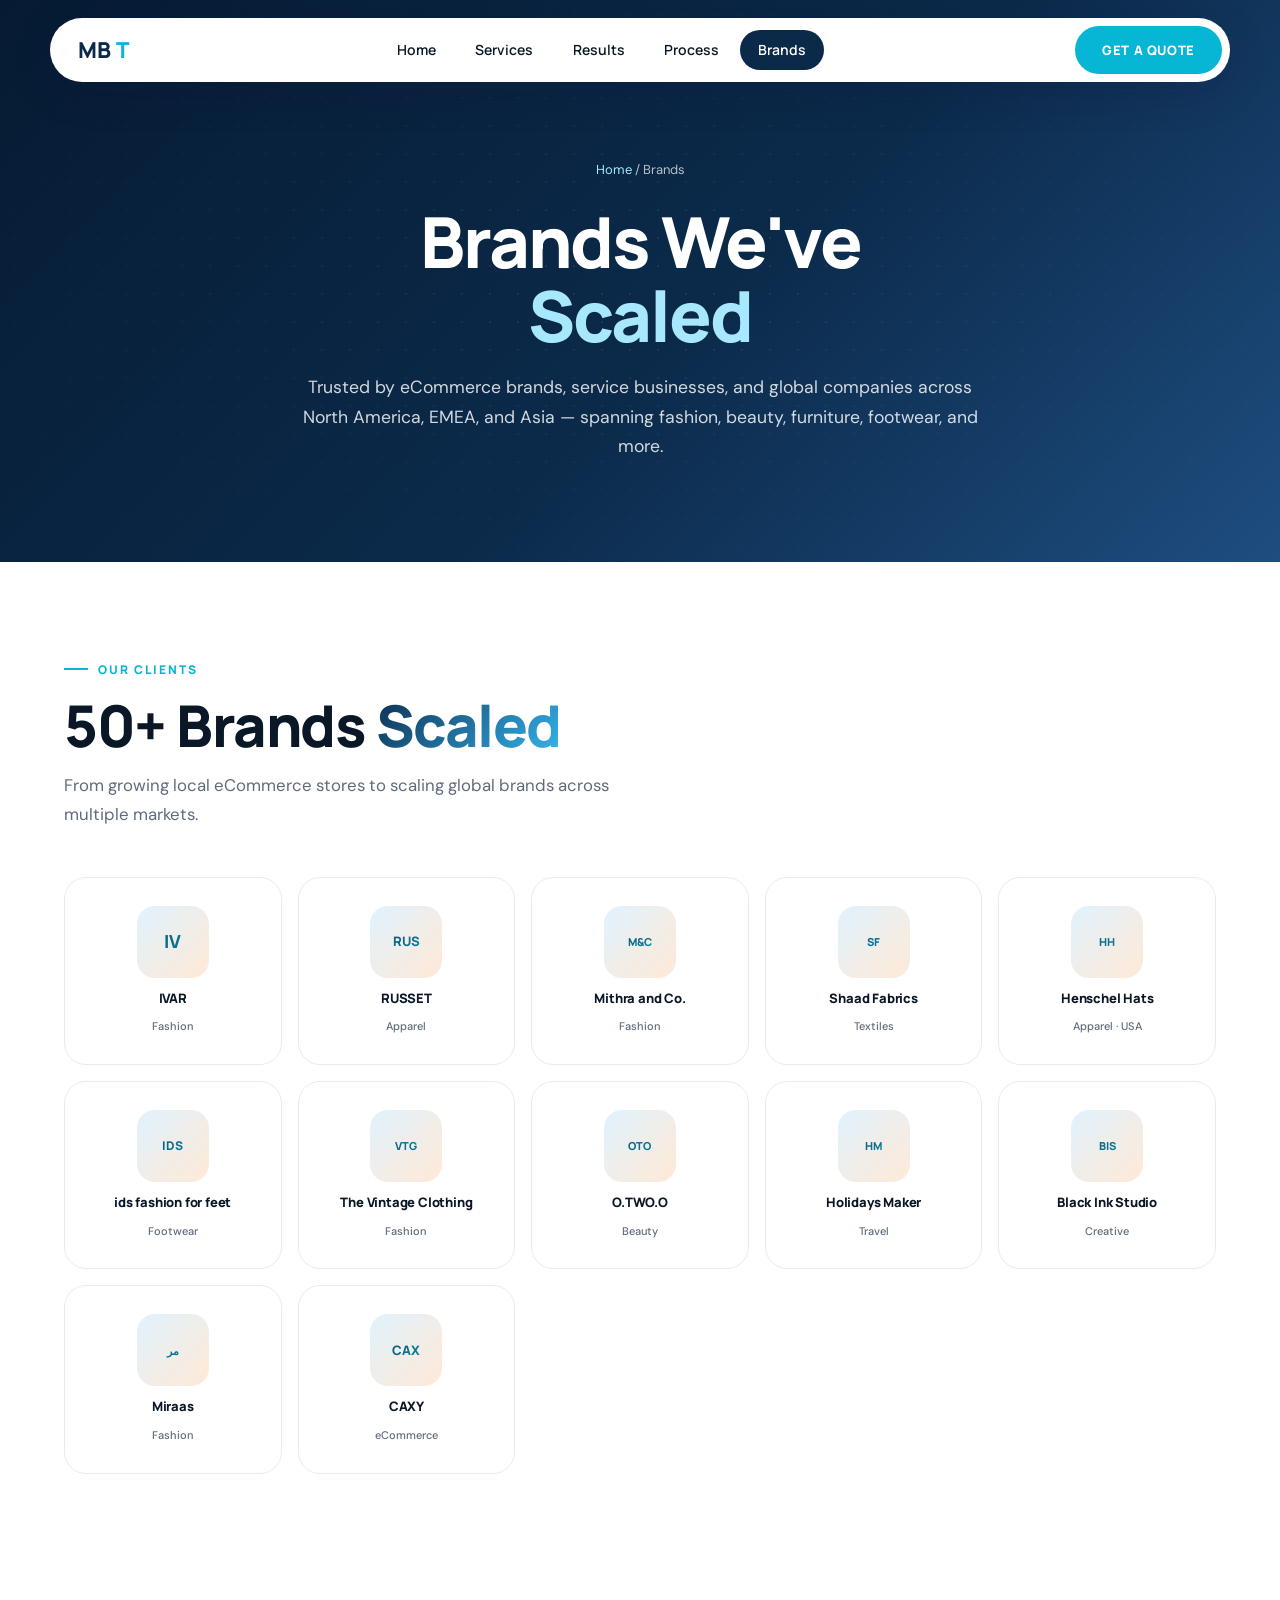
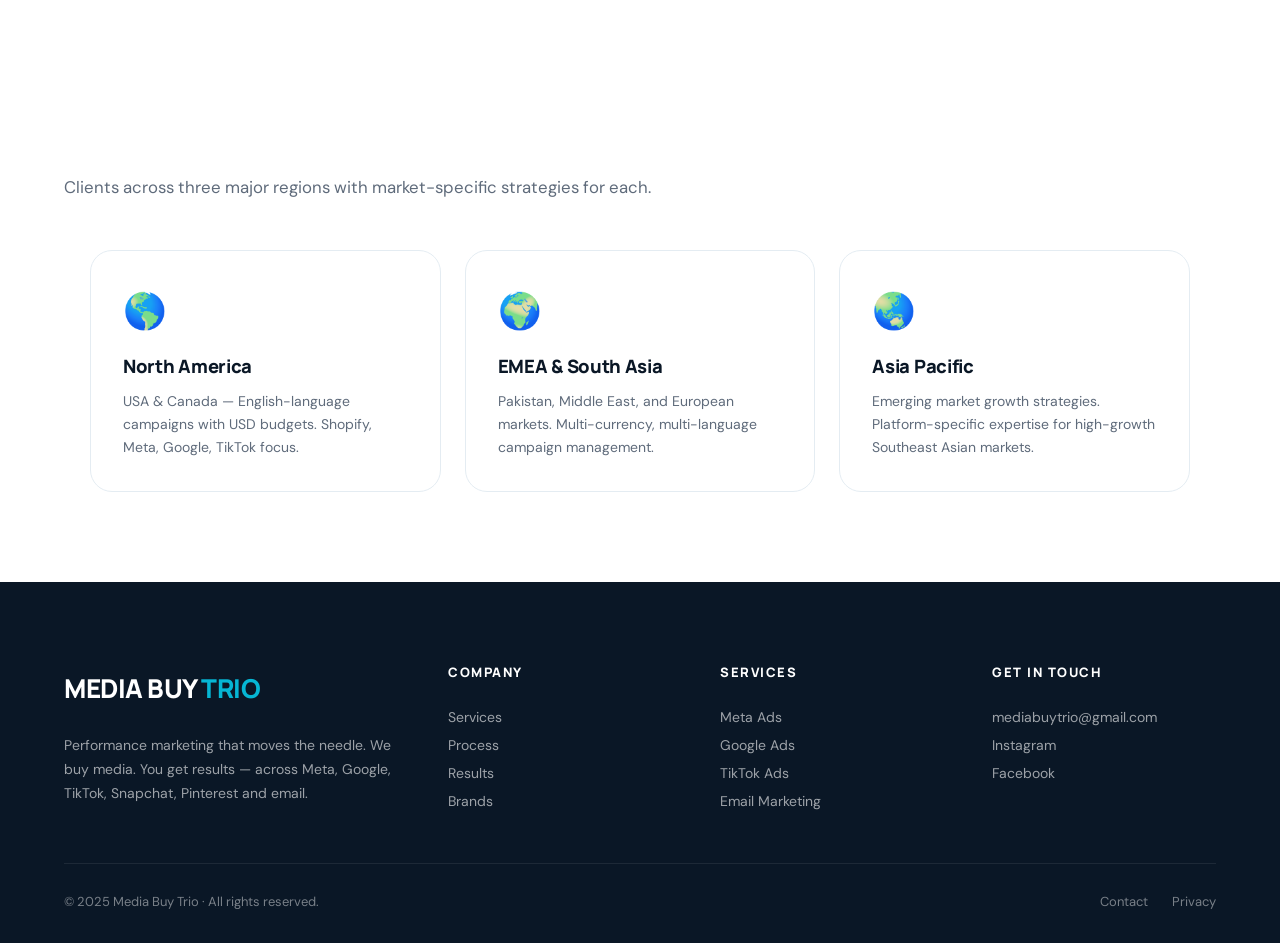
==== brands.html @ 2571713e "Add files via upload" ====
<!doctype html>
<html lang="en">
<head>
<meta charset="utf-8">
<meta name="viewport" content="width=device-width,initial-scale=1">
<title>Brands | Media Buy Trio</title>
<meta name="description" content="Trusted by 50+ eCommerce brands across NA, EMEA, and Asia.">
<link rel="preconnect" href="https://fonts.googleapis.com">
<link rel="preconnect" href="https://fonts.gstatic.com" crossorigin>
<link rel="stylesheet" href="https://fonts.googleapis.com/css2?family=Manrope:wght@400;500;600;700;800&family=DM+Sans:wght@300;400;500;600;700&display=swap">
<link rel="stylesheet" href="styles.css">

</head>
<body>
<nav class="main-nav">
  <div class="nav-inner">
    <a href="index.html" class="nav-logo">MB<span class="logo-accent">T</span></a>
    <ul class="nav-links"><li><a href="index.html">Home</a></li><li><a href="services.html">Services</a></li><li><a href="results.html">Results</a></li><li><a href="process.html">Process</a></li><li><a href="brands.html" class="active">Brands</a></li></ul>
    <a href="quote.html" class="nav-cta">Get a Quote</a>
    <button class="nav-hamburger" aria-label="Menu"><span></span><span></span><span></span></button>
  </div>
</nav>
<div class="mobile-menu"><a href="index.html">Home</a><a href="services.html">Services</a><a href="results.html">Results</a><a href="process.html">Process</a><a href="brands.html">Brands</a><a href="quote.html" class="mob-cta">Get a Quote</a></div>
<div class="page-body">

<div class="page-hero"><div class="page-hero-glow"></div><div class="page-hero-inner">
  <div class="page-breadcrumb"><a href="index.html">Home</a> / Brands</div>
  <h1 class="page-title fade-up">Brands We've<br><span class="accent">Scaled</span></h1>
  <p class="page-desc fade-up">Trusted by eCommerce brands, service businesses, and global companies across North America, EMEA, and Asia — spanning fashion, beauty, furniture, footwear, and more.</p>
</div></div>
<section class="section"><div class="section-inner">
  <span class="section-tag fade-up">Our Clients</span>
  <h2 class="section-title fade-up">50+ Brands <span class="accent">Scaled</span></h2>
  <p class="section-sub fade-up">From growing local eCommerce stores to scaling global brands across multiple markets.</p>
  <div class="brands-grid"><div class="brand-card fade-up"><div class="brand-logo-box"><div class="brand-logo-placeholder">IV</div></div><div class="brand-name">IVAR</div><div class="brand-category">Fashion</div></div><div class="brand-card fade-up"><div class="brand-logo-box"><div class="brand-logo-placeholder" style="font-size:13px">RUS</div></div><div class="brand-name">RUSSET</div><div class="brand-category">Apparel</div></div><div class="brand-card fade-up"><div class="brand-logo-box"><div class="brand-logo-placeholder" style="font-size:11px">M&C</div></div><div class="brand-name">Mithra and Co.</div><div class="brand-category">Fashion</div></div><div class="brand-card fade-up"><div class="brand-logo-box"><div class="brand-logo-placeholder" style="font-size:11px">SF</div></div><div class="brand-name">Shaad Fabrics</div><div class="brand-category">Textiles</div></div><div class="brand-card fade-up"><div class="brand-logo-box"><div class="brand-logo-placeholder" style="font-size:11px">HH</div></div><div class="brand-name">Henschel Hats</div><div class="brand-category">Apparel · USA</div></div><div class="brand-card fade-up"><div class="brand-logo-box"><div class="brand-logo-placeholder" style="font-size:12px">IDS</div></div><div class="brand-name">ids fashion for feet</div><div class="brand-category">Footwear</div></div><div class="brand-card fade-up"><div class="brand-logo-box"><div class="brand-logo-placeholder" style="font-size:11px">VTG</div></div><div class="brand-name">The Vintage Clothing</div><div class="brand-category">Fashion</div></div><div class="brand-card fade-up"><div class="brand-logo-box"><div class="brand-logo-placeholder" style="font-size:11px">OTO</div></div><div class="brand-name">O.TWO.O</div><div class="brand-category">Beauty</div></div><div class="brand-card fade-up"><div class="brand-logo-box"><div class="brand-logo-placeholder" style="font-size:11px">HM</div></div><div class="brand-name">Holidays Maker</div><div class="brand-category">Travel</div></div><div class="brand-card fade-up"><div class="brand-logo-box"><div class="brand-logo-placeholder" style="font-size:11px">BIS</div></div><div class="brand-name">Black Ink Studio</div><div class="brand-category">Creative</div></div><div class="brand-card fade-up"><div class="brand-logo-box"><div class="brand-logo-placeholder" style="font-size:11px">مر</div></div><div class="brand-name">Miraas</div><div class="brand-category">Fashion</div></div><div class="brand-card fade-up"><div class="brand-logo-box"><div class="brand-logo-placeholder" style="font-size:13px">CAX</div></div><div class="brand-name">CAXY</div><div class="brand-category">eCommerce</div></div><div class="brand-card fade-up"><div class="brand-logo-box"><div class="brand-logo-placeholder" style="font-size:11px">ZJ</div></div><div class="brand-name">Zeenat Jahaan</div><div class="brand-category">Fashion</div></div><div class="brand-card fade-up"><div class="brand-logo-box"><div class="brand-logo-placeholder" style="font-size:11px">SNL</div></div><div class="brand-name">Silk N Love</div><div class="brand-category">Fashion</div></div><div class="brand-card fade-up"><div class="brand-logo-box"><div class="brand-logo-placeholder" style="font-size:10px">OS</div></div><div class="brand-name">Olympic Shoes</div><div class="brand-category">Footwear</div></div></div>
</div></section>
<section class="section" style="background:var(--bg3)"><div class="section-inner">
  <span class="section-tag fade-up">Our Reach</span>
  <h2 class="section-title fade-up">Operating <span class="accent">Globally</span></h2>
  <p class="section-sub fade-up">Clients across three major regions with market-specific strategies for each.</p>
  <div class="regions fade-up">
    <div class="region-card"><div class="region-flag">🌎</div><div class="region-title">North America</div><div class="region-desc">USA &amp; Canada — English-language campaigns with USD budgets. Shopify, Meta, Google, TikTok focus.</div></div>
    <div class="region-card"><div class="region-flag">🌍</div><div class="region-title">EMEA &amp; South Asia</div><div class="region-desc">Pakistan, Middle East, and European markets. Multi-currency, multi-language campaign management.</div></div>
    <div class="region-card"><div class="region-flag">🌏</div><div class="region-title">Asia Pacific</div><div class="region-desc">Emerging market growth strategies. Platform-specific expertise for high-growth Southeast Asian markets.</div></div>
  </div>
</div></section>

</div>
<footer class="site-footer">
  <div class="footer-inner">
    <div class="footer-col footer-brand">
      <a href="index.html" class="nav-logo">MEDIA BUY <span class="logo-accent">TRIO</span></a>
      <p>Performance marketing that moves the needle. We buy media. You get results — across Meta, Google, TikTok, Snapchat, Pinterest and email.</p>
    </div>
    <div class="footer-col"><h4>Company</h4>
      <a href="services.html">Services</a><a href="process.html">Process</a><a href="results.html">Results</a><a href="brands.html">Brands</a>
    </div>
    <div class="footer-col"><h4>Services</h4>
      <a href="quote.html">Meta Ads</a><a href="quote.html">Google Ads</a><a href="quote.html">TikTok Ads</a><a href="quote.html">Email Marketing</a>
    </div>
    <div class="footer-col"><h4>Get in Touch</h4>
      <a href="mailto:mediabuytrio@gmail.com">mediabuytrio@gmail.com</a>
      <a href="https://www.instagram.com/mediabuytrio_" target="_blank" rel="noreferrer">Instagram</a>
      <a href="https://facebook.com/mediabuytrio" target="_blank" rel="noreferrer">Facebook</a>
    </div>
  </div>
  <div class="footer-bottom">
    <div class="footer-copy">© 2025 Media Buy Trio · All rights reserved.</div>
    <div class="footer-bottom-links"><a href="quote.html">Contact</a><a href="#">Privacy</a></div>
  </div>
</footer>
<script src="script.js"></script>
</body>
</html>
---- styles.css ----
*,*::before,*::after{box-sizing:border-box;margin:0;padding:0}
:root{
  /* Palette: deep navy → ocean blue → cyan → light sky, with dark green accent.
     Token names kept for backward compatibility across components. */
  --purple:#0B2A4A;        /* primary deep blue */
  --purple-deep:#061B33;   /* darker navy */
  --purple-light:#1E4D80;  /* mid ocean blue */
  --orange:#06B6D4;        /* cyan (CTA) */
  --orange-deep:#0891B2;   /* deeper cyan */
  --pink:#38BDF8;          /* light blue */
  --green:#0F5132;         /* dark green accent */
  --green-light:#14B87A;   /* fresh green highlight */
  --accent-soft:#A8E8FF;   /* light cyan text on dark hero */
  --ink:#0A1726;
  --ink2:#1F2A3D;
  --muted:#5F6B7B;
  --line:#E4ECF2;
  --bg:#FFFFFF;
  --bg-soft:#F4F8FB;
  --font-head:'Manrope','Syne',sans-serif;
  --font-body:'DM Sans',sans-serif;
  --radius:14px;
  --radius-lg:22px;
  --radius-pill:999px;
}
html{scroll-behavior:smooth}
body{font-family:var(--font-body);background:var(--bg);color:var(--ink);font-size:16px;line-height:1.6;overflow-x:hidden}
::-webkit-scrollbar{width:6px}::-webkit-scrollbar-track{background:#f4f4f6}::-webkit-scrollbar-thumb{background:var(--purple);border-radius:3px}

/* ===== NAV (white pill on purple) ===== */
nav.main-nav{position:fixed;top:18px;left:50%;transform:translateX(-50%);z-index:200;background:#fff;border-radius:var(--radius-pill);padding:8px 8px 8px 28px;display:flex;align-items:center;gap:1.5rem;box-shadow:0 10px 40px rgba(20,10,60,.18);width:calc(100% - 40px);max-width:1180px;transition:box-shadow .3s,top .3s}
nav.main-nav.scrolled{box-shadow:0 8px 28px rgba(20,10,60,.22)}
.nav-inner{display:flex;justify-content:space-between;align-items:center;width:100%;gap:1rem}
.nav-logo{font-family:var(--font-head);font-size:22px;font-weight:800;color:var(--purple);text-decoration:none;letter-spacing:-.5px;display:flex;align-items:center;gap:.35rem;line-height:1}
.nav-logo .logo-accent{color:var(--orange)}
.nav-links{display:flex;gap:.25rem;list-style:none;align-items:center}
.nav-links a{color:var(--ink);text-decoration:none;font-size:14px;font-weight:600;padding:.65rem 1.1rem;border-radius:var(--radius-pill);transition:all .2s;font-family:var(--font-head)}
.nav-links a:hover{background:#E0F2FE;color:var(--purple)}
.nav-links a.active{background:var(--purple);color:#fff}
.nav-cta{background:var(--orange);color:#fff;padding:.85rem 1.7rem;border-radius:var(--radius-pill);font-size:13px;font-weight:800;text-decoration:none;font-family:var(--font-head);letter-spacing:.6px;text-transform:uppercase;transition:all .25s;white-space:nowrap}
.nav-cta:hover{background:var(--orange-deep);transform:translateY(-1px);box-shadow:0 8px 24px rgba(243,116,35,.35)}
.nav-hamburger{display:none;flex-direction:column;gap:5px;cursor:pointer;padding:8px;background:var(--purple);border-radius:50%;border:none;width:42px;height:42px;align-items:center;justify-content:center}
.nav-hamburger span{display:block;width:18px;height:2px;background:#fff;border-radius:2px}
.mobile-menu{display:none;position:fixed;top:80px;left:20px;right:20px;background:#fff;border-radius:var(--radius-lg);padding:1.25rem;z-index:199;flex-direction:column;gap:.25rem;box-shadow:0 20px 60px rgba(20,10,60,.25)}
.mobile-menu.open{display:flex}
.mobile-menu a{color:var(--ink);text-decoration:none;font-size:15px;font-weight:700;padding:.85rem 1rem;border-radius:var(--radius-pill);font-family:var(--font-head)}
.mobile-menu a:hover{background:#E0F2FE;color:var(--purple)}
.mobile-menu .mob-cta{background:var(--orange);color:#fff;text-align:center;margin-top:.5rem}

/* ticker REMOVED in this design (kept as marquee in sections instead) */
.ticker-header{display:none}

.page-body{padding-top:0}

/* ===== SHARED ===== */
.section{padding:90px 5%;position:relative}
.section-inner{max-width:1240px;margin:0 auto;position:relative}
.section-tag{font-family:var(--font-head);font-size:12px;font-weight:800;letter-spacing:2px;text-transform:uppercase;color:var(--orange);margin-bottom:1rem;display:inline-flex;align-items:center;gap:.6rem}
.section-tag::before{content:'';width:24px;height:2px;background:var(--orange);display:inline-block}
h2.section-title{font-family:var(--font-head);font-size:clamp(2.2rem,4.5vw,3.6rem);font-weight:800;letter-spacing:-1.5px;line-height:1.05;margin-bottom:1rem;color:var(--ink)}
h2.section-title .accent{color:var(--purple);background:linear-gradient(135deg,var(--purple) 0%,var(--pink) 60%,var(--orange) 100%);-webkit-background-clip:text;background-clip:text;-webkit-text-fill-color:transparent}
.section-sub{font-size:1.05rem;color:var(--muted);max-width:600px;margin-bottom:3rem;line-height:1.7;font-weight:400}

/* Buttons */
.btn-main,.cta-btn{background:var(--orange);color:#fff;padding:1.05rem 2.2rem;border-radius:var(--radius-pill);font-weight:800;font-size:14px;text-decoration:none;font-family:var(--font-head);letter-spacing:.5px;text-transform:uppercase;transition:all .25s;display:inline-flex;align-items:center;gap:.6rem;border:none;cursor:pointer}
.btn-main:hover,.cta-btn:hover{background:var(--orange-deep);transform:translateY(-2px);box-shadow:0 12px 30px rgba(243,116,35,.35)}
.btn-ghost{border:1.5px solid rgba(255,255,255,.5);color:#fff;padding:1rem 2.2rem;border-radius:var(--radius-pill);font-weight:700;font-size:14px;text-decoration:none;transition:all .25s;display:inline-flex;align-items:center;gap:.6rem;background:transparent;font-family:var(--font-head);letter-spacing:.5px;text-transform:uppercase;cursor:pointer}
.btn-ghost:hover{border-color:#fff;background:rgba(255,255,255,.1);transform:translateY(-2px)}
.btn-ghost-dark{border:1.5px solid var(--line);color:var(--ink);padding:1rem 2.2rem;border-radius:var(--radius-pill);font-weight:700;font-size:14px;text-decoration:none;transition:all .25s;display:inline-flex;align-items:center;gap:.6rem;background:transparent;font-family:var(--font-head);letter-spacing:.5px;text-transform:uppercase}
.btn-ghost-dark:hover{border-color:var(--purple);color:var(--purple)}

/* ===== HERO (purple) ===== */
.hero{background:linear-gradient(135deg,var(--purple-deep) 0%,var(--purple) 55%,var(--purple-light) 100%);position:relative;overflow:hidden;padding:140px 5% 80px;min-height:100vh;display:flex;align-items:center;color:#fff}
.hero::before{content:'';position:absolute;inset:0;background-image:radial-gradient(rgba(255,255,255,.07) 1px,transparent 1px);background-size:28px 28px;mask-image:radial-gradient(ellipse 70% 70% at 30% 30%,black,transparent 80%);pointer-events:none}
.hero-inner{max-width:1240px;margin:0 auto;position:relative;z-index:2;width:100%;display:grid;grid-template-columns:1.1fr 1fr;gap:3rem;align-items:center}
.hero-eyebrow{display:inline-flex;align-items:center;gap:.7rem;font-size:14px;color:rgba(255,255,255,.85);margin-bottom:1.5rem;font-weight:500}
.hero-eyebrow::after{content:'';width:60px;height:1px;background:rgba(255,255,255,.4);display:inline-block}
h1.hero-title{font-family:var(--font-head);font-size:clamp(2.8rem,6vw,5.4rem);font-weight:800;line-height:1.02;letter-spacing:-2.5px;margin-bottom:2.25rem;color:#fff}
.hero-title .accent{color:#A8E8FF}
.hero-sub{font-size:1.1rem;color:rgba(255,255,255,.82);max-width:520px;margin-bottom:2.5rem;line-height:1.7;font-weight:400}
.hero-actions{display:flex;gap:1rem;flex-wrap:wrap;align-items:center}
.hero-visual{position:relative;display:flex;align-items:center;justify-content:center;min-height:480px}
.hero-blob{width:100%;max-width:380px;height:auto;filter:drop-shadow(0 30px 80px rgba(40,5,80,.55));animation:floaty 6s ease-in-out infinite}
@keyframes floaty{0%,100%{transform:translateY(0) rotate(-2deg)}50%{transform:translateY(-18px) rotate(2deg)}}
.hero-stats{display:none}

/* wave curve below hero */
.hero-wave{position:absolute;left:0;right:0;bottom:-2px;width:100%;height:120px;z-index:3;pointer-events:none}
.hero-wave path.fill{fill:#fff}
.hero-curve{position:absolute;left:0;right:0;bottom:-40px;width:100%;height:200px;z-index:4;pointer-events:none}

/* ===== MARQUEE (replaces ticker) ===== */
.marquee{background:transparent;padding:1.5rem 0;overflow:hidden;border-top:1px solid var(--line);border-bottom:1px solid var(--line)}
.marquee-inner{display:flex;gap:3rem;animation:ticker 30s linear infinite;white-space:nowrap}
@keyframes ticker{0%{transform:translateX(0)}100%{transform:translateX(-50%)}}
.marquee-item{font-family:var(--font-head);font-size:clamp(2rem,4vw,3.5rem);font-weight:800;color:var(--ink);letter-spacing:-1.5px;display:flex;align-items:center;gap:1.5rem;flex-shrink:0}
.marquee-item .sep{color:var(--orange);font-size:1.5rem}
.marquee-item .outline{-webkit-text-stroke:1.5px var(--ink);-webkit-text-fill-color:transparent;color:transparent}

/* ===== SERVICES (kdm style cards) ===== */
.services-preview{padding:90px 5%;background:#fff}
.svc-grid-home,.services-grid{display:grid;grid-template-columns:repeat(3,1fr);gap:1.5rem;margin-top:1rem}
.svc-card{background:#fff;border:1px solid var(--line);border-radius:var(--radius-lg);padding:2.25rem;transition:all .35s;position:relative;overflow:hidden;cursor:pointer}
.svc-card:hover{transform:translateY(-6px);box-shadow:0 24px 60px rgba(20,10,60,.10);border-color:transparent}
.svc-card::after{content:'';position:absolute;inset:auto -40% -60% auto;width:240px;height:240px;background:radial-gradient(circle,rgba(243,116,35,.18) 0%,transparent 60%);opacity:0;transition:opacity .4s;pointer-events:none}
.svc-card:hover::after{opacity:1}
.svc-icon{width:64px;height:64px;border-radius:18px;background:linear-gradient(135deg,var(--purple),var(--pink));display:flex;align-items:center;justify-content:center;margin-bottom:1.5rem;color:#fff;box-shadow:0 12px 28px rgba(107,31,168,.28)}
.svc-icon svg{color:#fff;width:28px;height:28px}
.svc-title{font-family:var(--font-head);font-size:1.4rem;font-weight:800;margin-bottom:.4rem;color:var(--ink);letter-spacing:-.5px;line-height:1.2}
.svc-outcome{font-size:11px;font-weight:800;letter-spacing:1.2px;text-transform:uppercase;color:var(--orange);margin-bottom:.85rem}
.svc-desc{font-size:14.5px;color:var(--muted);line-height:1.7}
.svc-visit{display:inline-flex;align-items:center;gap:.4rem;margin-top:1.25rem;font-family:var(--font-head);font-size:13px;font-weight:800;color:var(--purple);text-transform:uppercase;letter-spacing:.5px;text-decoration:none}
.svc-features{margin-top:1.25rem;padding-top:1.25rem;border-top:1px solid var(--line);display:flex;flex-direction:column;gap:.5rem}
.svc-feature{font-size:13px;color:var(--ink2);display:flex;align-items:center;gap:.55rem}
.svc-feature::before{content:'✓';color:var(--orange);font-weight:800;font-size:13px;flex-shrink:0}
.section-cta-link{margin-top:3rem;text-align:center}
.svc-extra{padding:90px 5%;background:var(--bg-soft)}
.svc-extra-grid{display:grid;grid-template-columns:repeat(2,1fr);gap:1.5rem;max-width:1240px;margin:0 auto}
.svc-extra-card{background:#fff;border:1px solid var(--line);border-radius:var(--radius-lg);padding:2rem;transition:all .3s}
.svc-extra-card:hover{border-color:var(--purple);transform:translateY(-3px);box-shadow:0 18px 40px rgba(20,10,60,.08)}
.svc-extra-desc{font-size:14px;color:var(--muted);line-height:1.7;margin-top:.5rem}

/* ===== STATS strip ===== */
.stats-strip{background:#fff;padding:70px 5%;border-bottom:1px solid var(--line)}
.stats-grid{max-width:1240px;margin:0 auto;display:grid;grid-template-columns:repeat(4,1fr);gap:2rem;text-align:center}
.stat-item .stat-num{font-family:var(--font-head);font-size:clamp(2.5rem,5vw,4.2rem);font-weight:800;background:linear-gradient(135deg,var(--purple) 0%,var(--pink) 50%,var(--orange) 100%);-webkit-background-clip:text;background-clip:text;-webkit-text-fill-color:transparent;letter-spacing:-2px;line-height:1;display:flex;align-items:flex-start;justify-content:center;gap:.15em}
.stat-item .stat-num .plus{color:var(--orange);-webkit-text-fill-color:var(--orange);font-size:.6em;margin-top:.15em}
.stat-item .stat-label{font-size:14px;color:var(--muted);margin-top:.5rem;font-weight:500}

/* ===== WHY US ===== */
.why-section{padding:100px 5%;background:#fff}
.why-grid{display:grid;grid-template-columns:repeat(5,1fr);gap:1rem;margin-top:3rem}
.why-card{background:var(--bg-soft);border-radius:var(--radius-lg);padding:1.75rem 1.4rem;text-align:left;transition:all .35s;border:1px solid transparent}
.why-card:hover{background:#fff;border-color:var(--line);transform:translateY(-4px);box-shadow:0 18px 40px rgba(20,10,60,.08)}
.why-num{font-family:var(--font-head);font-size:2rem;font-weight:800;color:var(--purple);opacity:.25;margin-bottom:.5rem}
.why-title{font-family:var(--font-head);font-size:1.05rem;font-weight:800;margin-bottom:.6rem;color:var(--ink);letter-spacing:-.3px}
.why-desc{font-size:13.5px;color:var(--muted);line-height:1.7}

/* ===== PAGE HERO (sub pages) ===== */
.page-hero{background:linear-gradient(135deg,var(--purple-deep) 0%,var(--purple) 55%,var(--purple-light) 100%);color:#fff;padding:160px 5% 100px;position:relative;overflow:hidden}
.page-hero::before{content:'';position:absolute;inset:0;background-image:radial-gradient(rgba(255,255,255,.07) 1px,transparent 1px);background-size:28px 28px;mask-image:radial-gradient(ellipse 80% 80% at 50% 50%,black,transparent 90%);pointer-events:none}
.page-hero-inner{max-width:1240px;margin:0 auto;position:relative;z-index:1;text-align:center}
.page-breadcrumb{font-size:13px;color:rgba(255,255,255,.7);margin-bottom:1.5rem}
.page-breadcrumb a{color:#A8E8FF;text-decoration:none}
.page-breadcrumb a:hover{text-decoration:underline}
h1.page-title{font-family:var(--font-head);font-size:clamp(2.4rem,5.5vw,4.6rem);font-weight:800;letter-spacing:-2px;line-height:1.05;margin-bottom:1.25rem;color:#fff}
h1.page-title .accent{color:#A8E8FF}
.page-desc{font-size:1.1rem;color:rgba(255,255,255,.82);max-width:680px;line-height:1.7;font-weight:400;margin:0 auto}
.page-hero + section,.page-hero + div{position:relative}

/* ===== RESULTS tabs ===== */
.plat-tabs{display:flex;gap:.6rem;flex-wrap:wrap;margin-bottom:2.5rem;justify-content:center}
.plat-tab{background:#fff;border:1.5px solid var(--line);color:var(--ink);padding:.7rem 1.4rem;border-radius:var(--radius-pill);font-size:13px;font-weight:700;cursor:pointer;transition:all .2s;font-family:var(--font-head)}
.plat-tab:hover{border-color:var(--purple);color:var(--purple)}
.plat-tab.active{background:var(--purple);border-color:var(--purple);color:#fff}
.plat-panel{display:grid;grid-template-columns:repeat(2,1fr);gap:1.5rem}
.ss-card{background:#fff;border:1px solid var(--line);border-radius:var(--radius-lg);overflow:hidden;transition:all .3s}
.ss-card:hover{transform:translateY(-4px);box-shadow:0 20px 40px rgba(20,10,60,.10);border-color:transparent}
.ss-card img{width:100%;height:280px;object-fit:contain;background:var(--bg-soft);padding:14px;display:block}
.ss-label{padding:.85rem 1.2rem;font-size:12px;color:var(--muted);border-top:1px solid var(--line);font-weight:600;font-family:var(--font-head);text-transform:uppercase;letter-spacing:.5px}

/* ===== CASE STUDIES ===== */
.case-grid{display:flex;flex-direction:column;gap:1.5rem}
.case-card{background:#fff;border:1px solid var(--line);border-radius:var(--radius-lg);overflow:hidden;transition:all .3s}
.case-card:hover{border-color:transparent;box-shadow:0 20px 50px rgba(20,10,60,.10);transform:translateY(-3px)}
.case-top{padding:2rem 2.25rem;border-bottom:1px solid var(--line);display:flex;justify-content:space-between;align-items:flex-start;gap:1.5rem;flex-wrap:wrap}
.case-headline{flex:1;min-width:240px}
.case-niche{display:inline-block;background:#E0F2FE;color:var(--purple);font-size:10px;font-weight:800;letter-spacing:.8px;text-transform:uppercase;padding:5px 12px;border-radius:var(--radius-pill);margin-bottom:.75rem;font-family:var(--font-head)}
.case-title{font-family:var(--font-head);font-size:1.25rem;font-weight:800;line-height:1.3;letter-spacing:-.5px;color:var(--ink)}
.case-title .accent{background:linear-gradient(135deg,var(--purple),var(--orange));-webkit-background-clip:text;background-clip:text;-webkit-text-fill-color:transparent}
.case-channel{font-size:12px;color:var(--muted);margin-top:.4rem;font-weight:500}
.case-metrics{display:flex;gap:2rem;flex-wrap:wrap}
.cm{text-align:right}
.cm-val{font-family:var(--font-head);font-size:1.9rem;font-weight:800;color:var(--orange);letter-spacing:-1px;line-height:1}
.cm-label{font-size:11px;color:var(--muted);margin-top:.3rem;text-transform:uppercase;font-weight:600;letter-spacing:.5px}
.case-body{padding:1.5rem 2.25rem;display:flex;gap:2rem;flex-wrap:wrap;background:var(--bg-soft)}
.case-desc{flex:1;min-width:220px;font-size:14px;color:var(--ink2);line-height:1.75}
.case-tags{display:flex;gap:.4rem;flex-wrap:wrap;align-items:flex-start;padding-top:2px}
.ctag{font-size:10px;padding:5px 11px;border-radius:var(--radius-pill);border:1px solid var(--line);color:var(--muted);font-weight:700;font-family:var(--font-head);letter-spacing:.4px;text-transform:uppercase;background:#fff}

/* ===== PROCESS ===== */
.steps-grid{display:grid;grid-template-columns:repeat(3,1fr);gap:1.5rem}
.step{background:#fff;border:1px solid var(--line);border-radius:var(--radius-lg);padding:2.25rem;position:relative;transition:all .3s;overflow:hidden}
.step:hover{transform:translateY(-4px);box-shadow:0 20px 40px rgba(20,10,60,.08);border-color:transparent}
.step-num{font-family:var(--font-head);font-size:4rem;font-weight:800;background:linear-gradient(135deg,var(--purple),var(--orange));-webkit-background-clip:text;background-clip:text;-webkit-text-fill-color:transparent;line-height:1;margin-bottom:1rem;letter-spacing:-3px;opacity:.85}
.step-title{font-family:var(--font-head);font-size:1.15rem;font-weight:800;color:var(--ink);margin-bottom:.75rem;letter-spacing:-.3px}
.step-desc{font-size:14px;color:var(--muted);line-height:1.7}
.step-detail{margin-top:1.25rem;padding-top:1.25rem;border-top:1px solid var(--line);display:flex;flex-direction:column;gap:.5rem}
.step-detail-item{font-size:13px;color:var(--ink2);display:flex;align-items:flex-start;gap:.6rem;line-height:1.5}
.step-detail-item::before{content:'✓';color:var(--orange);font-weight:800;font-size:12px;margin-top:1px;flex-shrink:0}

/* ===== CTA STRIP / SECTION ===== */
.cta-section,.cta-strip{padding:120px 5%;text-align:center;position:relative;overflow:hidden;background:linear-gradient(135deg,var(--purple-deep) 0%,var(--purple) 55%,var(--purple-light) 100%);color:#fff}
.cta-section::before,.cta-strip::before{content:'';position:absolute;inset:0;background-image:radial-gradient(rgba(255,255,255,.07) 1px,transparent 1px);background-size:28px 28px;mask-image:radial-gradient(ellipse 60% 60% at 50% 50%,black,transparent);pointer-events:none}
.cta-inner,.cta-strip-inner{max-width:780px;margin:0 auto;position:relative;z-index:1}
.cta-badge{display:inline-block;background:rgba(255,255,255,.15);color:#A8E8FF;font-family:var(--font-head);font-size:11px;font-weight:800;letter-spacing:2px;text-transform:uppercase;padding:8px 18px;border-radius:var(--radius-pill);margin-bottom:1.5rem;border:1px solid rgba(255,255,255,.2)}
h2.cta-title,.cta-strip h2{font-family:var(--font-head);font-size:clamp(2.2rem,5vw,3.6rem);font-weight:800;color:#fff;letter-spacing:-1.5px;line-height:1.05;margin-bottom:1.25rem}
h2.cta-title .accent,.cta-strip h2 .accent{color:#A8E8FF}
.cta-sub,.cta-strip p{font-size:1.05rem;color:rgba(255,255,255,.82);margin-bottom:2.5rem;line-height:1.7}
.cta-meta{margin-top:2rem;display:flex;justify-content:center;gap:2rem;flex-wrap:wrap}
.cta-meta-item{font-size:13px;color:rgba(255,255,255,.75);display:flex;align-items:center;gap:.4rem}
.cta-contacts{display:flex;justify-content:center;gap:.75rem;margin-top:1.5rem;flex-wrap:wrap}
.contact-btn{display:inline-flex;align-items:center;gap:.5rem;background:rgba(255,255,255,.1);border:1px solid rgba(255,255,255,.2);color:#fff;text-decoration:none;padding:.65rem 1.3rem;border-radius:var(--radius-pill);font-size:13px;font-weight:600;transition:all .2s;font-family:var(--font-head)}
.contact-btn:hover{background:#fff;color:var(--purple);border-color:#fff}

/* ===== BRANDS ===== */
.brands-grid{display:grid;grid-template-columns:repeat(5,1fr);gap:1rem}
.brand-card{background:#fff;border:1px solid var(--line);border-radius:var(--radius-lg);padding:1.75rem 1rem;display:flex;flex-direction:column;align-items:center;gap:.75rem;transition:all .3s;text-align:center}
.brand-card:hover{border-color:transparent;transform:translateY(-4px);box-shadow:0 18px 40px rgba(20,10,60,.10)}
.brand-logo-box{width:72px;height:72px;border-radius:18px;background:linear-gradient(135deg,#E0F2FE 0%,#FFE9D6 100%);display:flex;align-items:center;justify-content:center;overflow:hidden}
.brand-logo-placeholder{width:100%;height:100%;display:flex;align-items:center;justify-content:center;font-family:var(--font-head);font-size:18px;font-weight:800;background:linear-gradient(135deg,var(--purple),var(--orange));-webkit-background-clip:text;background-clip:text;-webkit-text-fill-color:transparent}
.brand-name{font-family:var(--font-head);font-size:13px;font-weight:800;color:var(--ink);letter-spacing:-.2px;line-height:1.3}
.brand-category{font-size:11px;color:var(--muted);font-weight:500}
.regions{display:grid;grid-template-columns:repeat(3,1fr);gap:1.5rem;max-width:1100px;margin:0 auto}
.region-card{background:#fff;border:1px solid var(--line);border-radius:var(--radius-lg);padding:2rem;transition:all .3s}
.region-card:hover{border-color:transparent;box-shadow:0 18px 40px rgba(20,10,60,.10);transform:translateY(-3px)}
.region-flag{font-size:2.2rem;margin-bottom:.85rem}
.region-title{font-family:var(--font-head);font-size:1.15rem;font-weight:800;margin-bottom:.5rem;color:var(--ink);letter-spacing:-.3px}
.region-desc{font-size:14px;color:var(--muted);line-height:1.65}

/* ===== FOOTER ===== */
footer.site-footer{background:var(--ink);color:#fff;padding:80px 5% 30px;position:relative;overflow:hidden}
.footer-inner{max-width:1240px;margin:0 auto;display:grid;grid-template-columns:1.5fr 1fr 1fr 1fr;gap:3rem;padding-bottom:3rem;border-bottom:1px solid rgba(255,255,255,.08)}
.footer-col h4{font-family:var(--font-head);font-size:13px;font-weight:800;color:#fff;text-transform:uppercase;letter-spacing:1.5px;margin-bottom:1.25rem}
.footer-col a,.footer-col p{display:block;color:rgba(255,255,255,.6);text-decoration:none;font-size:14px;line-height:2;transition:color .2s}
.footer-col a:hover{color:var(--orange)}
.footer-brand .nav-logo{color:#fff;font-size:26px;margin-bottom:1.25rem}
.footer-brand .nav-logo .logo-accent{color:var(--orange)}
.footer-brand p{font-size:14px;color:rgba(255,255,255,.6);line-height:1.7;max-width:340px}
.footer-bottom{max-width:1240px;margin:0 auto;padding-top:1.75rem;display:flex;justify-content:space-between;align-items:center;flex-wrap:wrap;gap:1rem}
.footer-copy{font-size:13px;color:rgba(255,255,255,.45)}
.footer-bottom-links{display:flex;gap:1.5rem}
.footer-bottom-links a{font-size:13px;color:rgba(255,255,255,.45);text-decoration:none}
.footer-bottom-links a:hover{color:var(--orange)}

.fade-up{opacity:0;transform:translateY(30px);transition:opacity .7s ease,transform .7s ease}
.fade-up.visible{opacity:1;transform:translateY(0)}

@media(max-width:1100px){.brands-grid{grid-template-columns:repeat(4,1fr)}.why-grid{grid-template-columns:repeat(3,1fr)}}
@media(max-width:960px){
  .hero-inner{grid-template-columns:1fr;text-align:center}
  .hero-visual{order:-1;min-height:260px}
  .hero-blob{max-width:280px}
  .hero-eyebrow{justify-content:center}
  .hero-sub{margin-left:auto;margin-right:auto}
  .hero-actions{justify-content:center}
  .svc-grid-home,.services-grid,.steps-grid{grid-template-columns:repeat(2,1fr)}
  .stats-grid{grid-template-columns:repeat(2,1fr)}
  .svc-extra-grid,.regions{grid-template-columns:1fr}
  .footer-inner{grid-template-columns:1fr 1fr;gap:2rem}
  .why-grid{grid-template-columns:repeat(2,1fr)}
}
@media(max-width:760px){.brands-grid{grid-template-columns:repeat(3,1fr)}}
@media(max-width:660px){
  nav.main-nav{padding:6px 6px 6px 18px;top:12px;width:calc(100% - 24px)}
  .nav-links,.nav-cta{display:none}
  .nav-hamburger{display:flex}
  .svc-grid-home,.services-grid,.steps-grid{grid-template-columns:1fr}
  .plat-panel{grid-template-columns:1fr}
  .case-top{flex-direction:column}
  .case-metrics{justify-content:flex-start;gap:1.5rem}
  .cm{text-align:left}
  .footer-inner{grid-template-columns:1fr}
  .hero{padding-top:120px}
  .marquee-item{font-size:1.6rem}
}

/* ============================================================
   PROFESSIONAL 3D / MOTION LAYER
   ============================================================ */

/* --- Hero: animated mesh gradient + floating orbs --- */
.hero{background:linear-gradient(135deg,var(--purple-deep) 0%,var(--purple) 45%,var(--purple-light) 100%);background-size:200% 200%;animation:meshShift 18s ease-in-out infinite}
@keyframes meshShift{0%,100%{background-position:0% 50%}50%{background-position:100% 50%}}
.hero::after{content:'';position:absolute;inset:-20%;background:
  radial-gradient(circle at 20% 30%,rgba(6,182,212,.35) 0,transparent 35%),
  radial-gradient(circle at 80% 70%,rgba(56,189,248,.30) 0,transparent 38%),
  radial-gradient(circle at 60% 20%,rgba(20,184,122,.18) 0,transparent 30%);
  filter:blur(40px);animation:orbDrift 22s ease-in-out infinite;pointer-events:none;z-index:1}
@keyframes orbDrift{0%,100%{transform:translate(0,0) scale(1)}33%{transform:translate(4%,-3%) scale(1.08)}66%{transform:translate(-3%,4%) scale(.95)}}

/* Hero floating decorative shapes */
.hero-inner{perspective:1400px}
.hero-visual{position:relative}
.hero-visual::before,.hero-visual::after{content:'';position:absolute;border-radius:50%;filter:blur(2px);z-index:0;pointer-events:none}
.hero-visual::before{width:90px;height:90px;top:8%;left:6%;background:radial-gradient(circle at 30% 30%,#7DD3FC,#0284C7);box-shadow:0 20px 50px rgba(2,132,199,.45);animation:floatA 7s ease-in-out infinite}
.hero-visual::after{width:60px;height:60px;bottom:10%;right:8%;background:radial-gradient(circle at 30% 30%,#A7F3D0,#0F5132);box-shadow:0 20px 50px rgba(15,81,50,.45);animation:floatB 9s ease-in-out infinite}
@keyframes floatA{0%,100%{transform:translateY(0) translateX(0) rotate(0)}50%{transform:translateY(-22px) translateX(12px) rotate(20deg)}}
@keyframes floatB{0%,100%{transform:translateY(0) translateX(0) rotate(0)}50%{transform:translateY(18px) translateX(-14px) rotate(-15deg)}}

.hero-blob{transform-style:preserve-3d;animation:blob3d 9s ease-in-out infinite}
@keyframes blob3d{
  0%,100%{transform:translateY(0) rotateY(-8deg) rotateX(2deg) rotateZ(-2deg)}
  25%{transform:translateY(-14px) rotateY(6deg) rotateX(-3deg) rotateZ(2deg)}
  50%{transform:translateY(-20px) rotateY(10deg) rotateX(4deg) rotateZ(3deg)}
  75%{transform:translateY(-8px) rotateY(-4deg) rotateX(2deg) rotateZ(-1deg)}
}

/* --- Glow ring behind hero blob --- */
.hero-visual .glow-ring{position:absolute;inset:0;margin:auto;width:70%;aspect-ratio:1;border-radius:50%;background:conic-gradient(from 0deg,#06B6D4,#38BDF8,#1E4D80,#14B87A,#06B6D4);filter:blur(60px);opacity:.55;animation:spin 14s linear infinite;z-index:0}
@keyframes spin{to{transform:rotate(360deg)}}

/* --- Buttons: shimmer sweep --- */
.btn-main,.cta-btn,.nav-cta{position:relative;overflow:hidden;isolation:isolate}
.btn-main::before,.cta-btn::before,.nav-cta::before{content:'';position:absolute;top:0;left:-120%;width:60%;height:100%;background:linear-gradient(120deg,transparent 0,rgba(255,255,255,.5) 50%,transparent 100%);transform:skewX(-20deg);transition:left .8s ease;z-index:-1}
.btn-main:hover::before,.cta-btn:hover::before,.nav-cta:hover::before{left:140%}

/* --- Service card 3D tilt & sheen --- */
.svc-card,.step,.svc-extra-card,.case-card,.region-card,.why-card,.brand-card{transform-style:preserve-3d;transition:transform .5s cubic-bezier(.2,.8,.2,1),box-shadow .5s,border-color .3s,background .3s}
.svc-card:hover{transform:translateY(-8px) rotateX(4deg) rotateY(-4deg) scale(1.02);box-shadow:0 30px 60px -20px rgba(6,40,80,.35),0 0 0 1px rgba(6,182,212,.15)}
.step:hover{transform:translateY(-6px) rotateX(3deg) scale(1.015);box-shadow:0 26px 50px -18px rgba(6,40,80,.30)}
.case-card:hover,.region-card:hover,.svc-extra-card:hover{transform:translateY(-4px) scale(1.01)}
.brand-card:hover{transform:translateY(-6px) rotateZ(-1deg) scale(1.03)}

.svc-card::before{content:'';position:absolute;inset:0;border-radius:inherit;padding:1.5px;background:linear-gradient(135deg,#06B6D4,#38BDF8,#14B87A);-webkit-mask:linear-gradient(#000 0 0) content-box,linear-gradient(#000 0 0);-webkit-mask-composite:xor;mask-composite:exclude;opacity:0;transition:opacity .35s;pointer-events:none}
.svc-card:hover::before{opacity:1}

/* Icon pop */
.svc-icon{background:linear-gradient(135deg,var(--purple),var(--orange));position:relative;overflow:hidden;transition:transform .5s cubic-bezier(.2,.8,.2,1)}
.svc-icon::after{content:'';position:absolute;inset:0;background:radial-gradient(circle at 30% 25%,rgba(255,255,255,.55),transparent 55%);opacity:.7}
.svc-card:hover .svc-icon{transform:rotateY(180deg) scale(1.1)}

/* --- Stats: gradient shimmer text --- */
.stat-item .stat-num{background:linear-gradient(110deg,var(--purple) 0%,var(--orange) 35%,var(--pink) 60%,var(--green-light) 85%,var(--purple) 100%);background-size:300% 100%;-webkit-background-clip:text;background-clip:text;-webkit-text-fill-color:transparent;animation:shimmer 6s linear infinite}
@keyframes shimmer{to{background-position:300% 0}}
.stat-item{transition:transform .4s}
.stat-item:hover{transform:translateY(-6px) scale(1.04)}

/* Section title accent: animated gradient */
h2.section-title .accent,.case-title .accent,.step-num{background-size:200% 100%;animation:shimmer 7s linear infinite}

/* --- Marquee gradient mask edges --- */
.marquee{position:relative;mask-image:linear-gradient(90deg,transparent,#000 8%,#000 92%,transparent)}
.marquee-item .sep{animation:spin 8s linear infinite;display:inline-block}

/* --- Nav link underline --- */
.nav-links a{position:relative}
.nav-links a:not(.active)::after{content:'';position:absolute;left:18%;right:18%;bottom:6px;height:2px;background:linear-gradient(90deg,var(--orange),var(--pink));transform:scaleX(0);transform-origin:right;transition:transform .35s ease}
.nav-links a:not(.active):hover::after{transform:scaleX(1);transform-origin:left}

/* --- Fade-up enhanced (with slight scale + blur) --- */
.fade-up{opacity:0;transform:translateY(40px) scale(.98);filter:blur(6px);transition:opacity .8s cubic-bezier(.2,.8,.2,1),transform .8s cubic-bezier(.2,.8,.2,1),filter .6s ease}
.fade-up.visible{opacity:1;transform:translateY(0) scale(1);filter:blur(0)}

/* --- CTA section pulse glow --- */
.cta-section::after{content:'';position:absolute;width:600px;height:600px;border-radius:50%;background:radial-gradient(circle,rgba(56,189,248,.35),transparent 65%);top:50%;left:50%;transform:translate(-50%,-50%);animation:pulseGlow 5s ease-in-out infinite;pointer-events:none}
@keyframes pulseGlow{0%,100%{transform:translate(-50%,-50%) scale(1);opacity:.5}50%{transform:translate(-50%,-50%) scale(1.25);opacity:.85}}

/* --- Floating ambient particles for sections --- */
.section-inner,.services-preview,.why-section,.stats-strip{position:relative}

/* --- Scrollbar accent --- */
::-webkit-scrollbar-thumb{background:linear-gradient(180deg,var(--orange),var(--purple))}

/* --- Reduced motion --- */
@media(prefers-reduced-motion:reduce){
  *,*::before,*::after{animation-duration:.001ms!important;animation-iteration-count:1!important;transition-duration:.001ms!important}
}

@media(max-width:500px){.brands-grid{grid-template-columns:repeat(2,1fr)}.why-grid{grid-template-columns:1fr}.stats-grid{grid-template-columns:1fr 1fr}}

/* ── Form validation styles ── */
.field-wrap{display:flex;flex-direction:column;gap:.35rem}
.field-wrap label{font-weight:600;font-size:14px;color:var(--dark)}
.field-wrap input,
.field-wrap select,
.field-wrap textarea{width:100%;padding:.85rem 1rem;border:1.5px solid var(--line);border-radius:12px;font:inherit;transition:border-color .2s,box-shadow .2s;outline:none}
.field-wrap input:focus,
.field-wrap select:focus,
.field-wrap textarea:focus{border-color:var(--orange);box-shadow:0 0 0 3px rgba(243,116,35,.12)}
.field-wrap input.valid,
.field-wrap textarea.valid{border-color:#14B87A;box-shadow:0 0 0 3px rgba(20,184,122,.10)}
.field-wrap input.invalid,
.field-wrap select.invalid,
.field-wrap textarea.invalid{border-color:#e53e3e;box-shadow:0 0 0 3px rgba(229,62,62,.10)}
.field-error{font-size:12px;color:#e53e3e;min-height:16px;display:flex;align-items:center;gap:4px}
.field-error::before{content:'⚠';font-size:11px}
.field-hint{font-size:12px;color:var(--muted)}
.char-count{font-size:11px;text-align:right;color:var(--muted);transition:color .2s}
.char-count.warn{color:#e6a817}
.char-count.over{color:#e53e3e;font-weight:700}
.field-wrap input[type="text"].name-input{text-transform:capitalize}
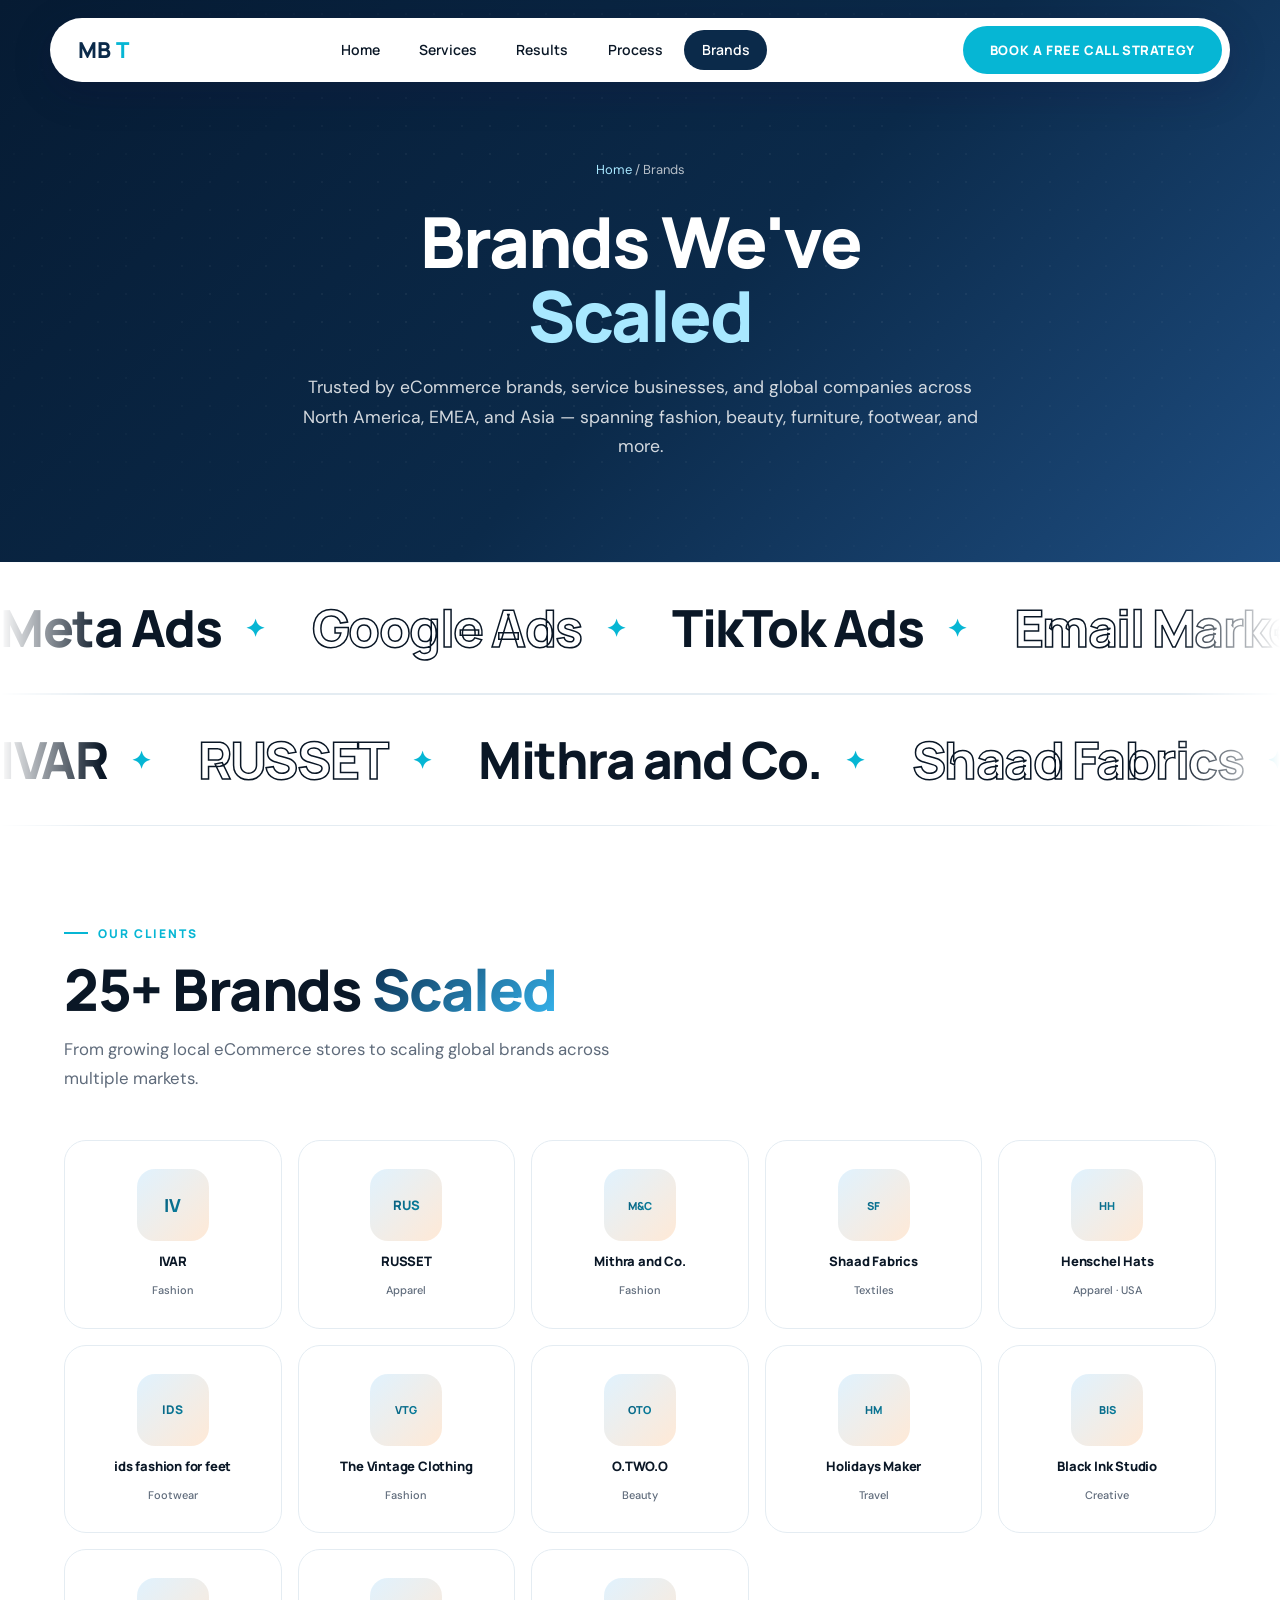
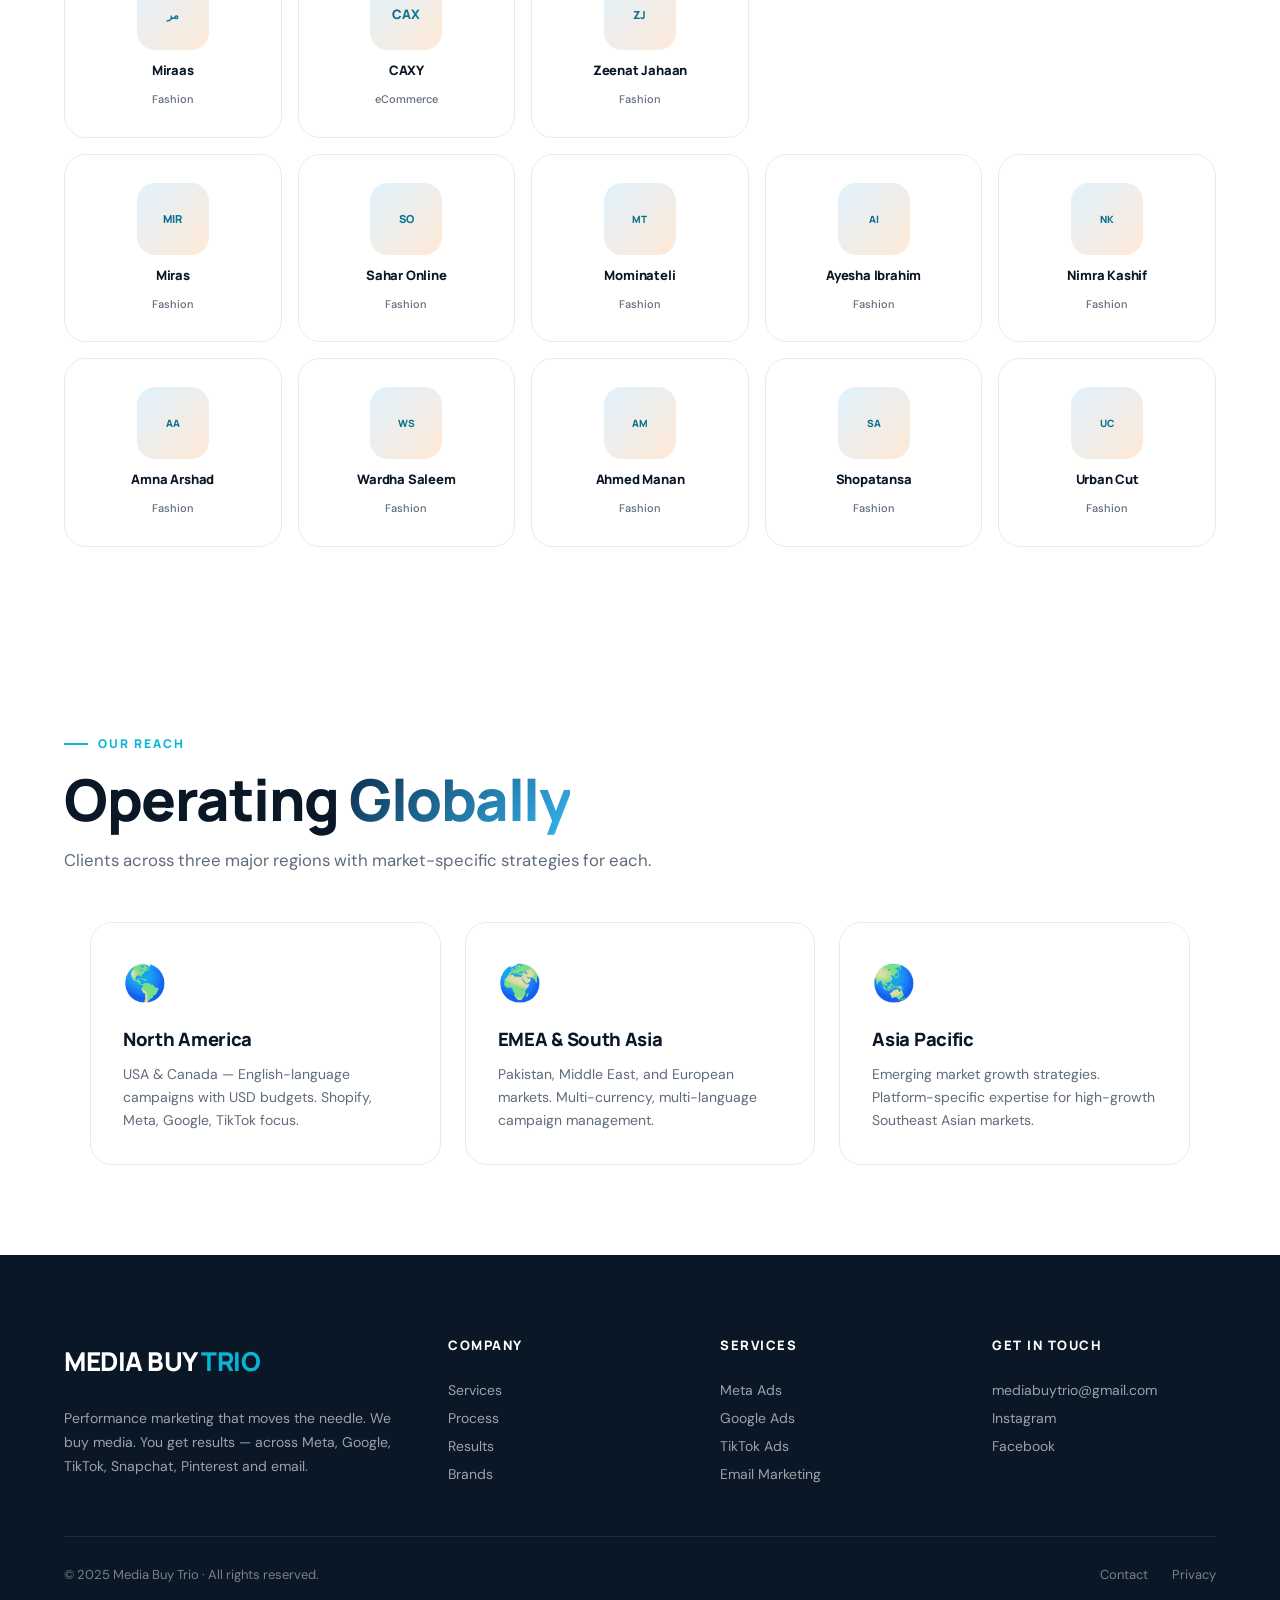
==== commit c918dc2a: "Update brands.html" ====
--- a/brands.html
+++ b/brands.html
@@ -16,11 +16,11 @@
   <div class="nav-inner">
     <a href="index.html" class="nav-logo">MB<span class="logo-accent">T</span></a>
     <ul class="nav-links"><li><a href="index.html">Home</a></li><li><a href="services.html">Services</a></li><li><a href="results.html">Results</a></li><li><a href="process.html">Process</a></li><li><a href="brands.html" class="active">Brands</a></li></ul>
-    <a href="quote.html" class="nav-cta">Get a Quote</a>
+    <a href="quote.html" class="nav-cta">Book a Free Call Strategy</a>
     <button class="nav-hamburger" aria-label="Menu"><span></span><span></span><span></span></button>
   </div>
 </nav>
-<div class="mobile-menu"><a href="index.html">Home</a><a href="services.html">Services</a><a href="results.html">Results</a><a href="process.html">Process</a><a href="brands.html">Brands</a><a href="quote.html" class="mob-cta">Get a Quote</a></div>
+<div class="mobile-menu"><a href="index.html">Home</a><a href="services.html">Services</a><a href="results.html">Results</a><a href="process.html">Process</a><a href="brands.html">Brands</a><a href="quote.html" class="mob-cta">Book a Free Call Strategy</a></div>
 <div class="page-body">
 
 <div class="page-hero"><div class="page-hero-glow"></div><div class="page-hero-inner">
@@ -28,12 +28,235 @@
   <h1 class="page-title fade-up">Brands We've<br><span class="accent">Scaled</span></h1>
   <p class="page-desc fade-up">Trusted by eCommerce brands, service businesses, and global companies across North America, EMEA, and Asia — spanning fashion, beauty, furniture, footwear, and more.</p>
 </div></div>
-<section class="section"><div class="section-inner">
-  <span class="section-tag fade-up">Our Clients</span>
-  <h2 class="section-title fade-up">50+ Brands <span class="accent">Scaled</span></h2>
-  <p class="section-sub fade-up">From growing local eCommerce stores to scaling global brands across multiple markets.</p>
-  <div class="brands-grid"><div class="brand-card fade-up"><div class="brand-logo-box"><div class="brand-logo-placeholder">IV</div></div><div class="brand-name">IVAR</div><div class="brand-category">Fashion</div></div><div class="brand-card fade-up"><div class="brand-logo-box"><div class="brand-logo-placeholder" style="font-size:13px">RUS</div></div><div class="brand-name">RUSSET</div><div class="brand-category">Apparel</div></div><div class="brand-card fade-up"><div class="brand-logo-box"><div class="brand-logo-placeholder" style="font-size:11px">M&C</div></div><div class="brand-name">Mithra and Co.</div><div class="brand-category">Fashion</div></div><div class="brand-card fade-up"><div class="brand-logo-box"><div class="brand-logo-placeholder" style="font-size:11px">SF</div></div><div class="brand-name">Shaad Fabrics</div><div class="brand-category">Textiles</div></div><div class="brand-card fade-up"><div class="brand-logo-box"><div class="brand-logo-placeholder" style="font-size:11px">HH</div></div><div class="brand-name">Henschel Hats</div><div class="brand-category">Apparel · USA</div></div><div class="brand-card fade-up"><div class="brand-logo-box"><div class="brand-logo-placeholder" style="font-size:12px">IDS</div></div><div class="brand-name">ids fashion for feet</div><div class="brand-category">Footwear</div></div><div class="brand-card fade-up"><div class="brand-logo-box"><div class="brand-logo-placeholder" style="font-size:11px">VTG</div></div><div class="brand-name">The Vintage Clothing</div><div class="brand-category">Fashion</div></div><div class="brand-card fade-up"><div class="brand-logo-box"><div class="brand-logo-placeholder" style="font-size:11px">OTO</div></div><div class="brand-name">O.TWO.O</div><div class="brand-category">Beauty</div></div><div class="brand-card fade-up"><div class="brand-logo-box"><div class="brand-logo-placeholder" style="font-size:11px">HM</div></div><div class="brand-name">Holidays Maker</div><div class="brand-category">Travel</div></div><div class="brand-card fade-up"><div class="brand-logo-box"><div class="brand-logo-placeholder" style="font-size:11px">BIS</div></div><div class="brand-name">Black Ink Studio</div><div class="brand-category">Creative</div></div><div class="brand-card fade-up"><div class="brand-logo-box"><div class="brand-logo-placeholder" style="font-size:11px">مر</div></div><div class="brand-name">Miraas</div><div class="brand-category">Fashion</div></div><div class="brand-card fade-up"><div class="brand-logo-box"><div class="brand-logo-placeholder" style="font-size:13px">CAX</div></div><div class="brand-name">CAXY</div><div class="brand-category">eCommerce</div></div><div class="brand-card fade-up"><div class="brand-logo-box"><div class="brand-logo-placeholder" style="font-size:11px">ZJ</div></div><div class="brand-name">Zeenat Jahaan</div><div class="brand-category">Fashion</div></div><div class="brand-card fade-up"><div class="brand-logo-box"><div class="brand-logo-placeholder" style="font-size:11px">SNL</div></div><div class="brand-name">Silk N Love</div><div class="brand-category">Fashion</div></div><div class="brand-card fade-up"><div class="brand-logo-box"><div class="brand-logo-placeholder" style="font-size:10px">OS</div></div><div class="brand-name">Olympic Shoes</div><div class="brand-category">Footwear</div></div></div>
-</div></section>
+<div class="marquee"><div class="marquee-inner"><span class="marquee-item"><span class="">Meta Ads</span><span class="sep">✦</span></span><span class="marquee-item"><span class="outline">Google Ads</span><span class="sep">✦</span></span><span class="marquee-item"><span class="">TikTok Ads</span><span class="sep">✦</span></span><span class="marquee-item"><span class="outline">Email Marketing</span><span class="sep">✦</span></span><span class="marquee-item"><span class="">Snapchat Ads</span><span class="sep">✦</span></span><span class="marquee-item"><span class="outline">Pinterest Ads</span><span class="sep">✦</span></span><span class="marquee-item"><span class="">ROAS Optimization</span><span class="sep">✦</span></span><span class="marquee-item"><span class="">Meta Ads</span><span class="sep">✦</span></span><span class="marquee-item"><span class="outline">Google Ads</span><span class="sep">✦</span></span><span class="marquee-item"><span class="">TikTok Ads</span><span class="sep">✦</span></span><span class="marquee-item"><span class="outline">Email Marketing</span><span class="sep">✦</span></span><span class="marquee-item"><span class="">Snapchat Ads</span><span class="sep">✦</span></span><span class="marquee-item"><span class="outline">Pinterest Ads</span><span class="sep">✦</span></span><span class="marquee-item"><span class="">ROAS Optimization</span><span class="sep">✦</span></span></div></div>
+<div class="marquee brands-marquee"><div class="marquee-inner"><span class="marquee-item"><span class="">IVAR</span><span class="sep">✦</span></span><span class="marquee-item"><span class="outline">RUSSET</span><span class="sep">✦</span></span><span class="marquee-item"><span class="">Mithra and Co.</span><span class="sep">✦</span></span><span class="marquee-item"><span class="outline">Shaad Fabrics</span><span class="sep">✦</span></span><span class="marquee-item"><span class="">Henschel Hats</span><span class="sep">✦</span></span><span class="marquee-item"><span class="outline">ids fashion for feet</span><span class="sep">✦</span></span><span class="marquee-item"><span class="">The Vintage Clothing</span><span class="sep">✦</span></span><span class="marquee-item"><span class="outline">O.TWO.O</span><span class="sep">✦</span></span><span class="marquee-item"><span class="">Holidays Maker</span><span class="sep">✦</span></span><span class="marquee-item"><span class="outline">Black Ink Studio</span><span class="sep">✦</span></span><span class="marquee-item"><span class="">Miraas</span><span class="sep">✦</span></span><span class="marquee-item"><span class="outline">CAXY</span><span class="sep">✦</span></span><span class="marquee-item"><span class="">Zeenat Jahaan</span><span class="sep">✦</span></span><span class="marquee-item"><span class="outline">Silk N Love</span><span class="sep">✦</span></span><span class="marquee-item"><span class="">Olympic Shoes</span><span class="sep">✦</span></span><span class="marquee-item"><span class="outline">Miras</span><span class="sep">✦</span></span><span class="marquee-item"><span class="">Sahar Online</span><span class="sep">✦</span></span><span class="marquee-item"><span class="outline">Mominateli</span><span class="sep">✦</span></span><span class="marquee-item"><span class="">Ayesha Ibrahim</span><span class="sep">✦</span></span><span class="marquee-item"><span class="outline">Nimra Kashif</span><span class="sep">✦</span></span><span class="marquee-item"><span class="">Amna Arshad</span><span class="sep">✦</span></span><span class="marquee-item"><span class="outline">Wardha Saleem</span><span class="sep">✦</span></span><span class="marquee-item"><span class="">Ahmed Manan</span><span class="sep">✦</span></span><span class="marquee-item"><span class="outline">Shopatansa</span><span class="sep">✦</span></span><span class="marquee-item"><span class="">Urban Cut</span><span class="sep">✦</span></span><span class="marquee-item"><span class="">IVAR</span><span class="sep">✦</span></span><span class="marquee-item"><span class="outline">RUSSET</span><span class="sep">✦</span></span><span class="marquee-item"><span class="">Mithra and Co.</span><span class="sep">✦</span></span><span class="marquee-item"><span class="outline">Shaad Fabrics</span><span class="sep">✦</span></span><span class="marquee-item"><span class="">Henschel Hats</span><span class="sep">✦</span></span><span class="marquee-item"><span class="outline">ids fashion for feet</span><span class="sep">✦</span></span><span class="marquee-item"><span class="">The Vintage Clothing</span><span class="sep">✦</span></span><span class="marquee-item"><span class="outline">O.TWO.O</span><span class="sep">✦</span></span><span class="marquee-item"><span class="">Holidays Maker</span><span class="sep">✦</span></span><span class="marquee-item"><span class="outline">Black Ink Studio</span><span class="sep">✦</span></span><span class="marquee-item"><span class="">Miraas</span><span class="sep">✦</span></span><span class="marquee-item"><span class="outline">CAXY</span><span class="sep">✦</span></span><span class="marquee-item"><span class="">Zeenat Jahaan</span><span class="sep">✦</span></span><span class="marquee-item"><span class="outline">Silk N Love</span><span class="sep">✦</span></span><span class="marquee-item"><span class="">Olympic Shoes</span><span class="sep">✦</span></span><span class="marquee-item"><span class="outline">Miras</span><span class="sep">✦</span></span><span class="marquee-item"><span class="">Sahar Online</span><span class="sep">✦</span></span><span class="marquee-item"><span class="outline">Mominateli</span><span class="sep">✦</span></span><span class="marquee-item"><span class="">Ayesha Ibrahim</span><span class="sep">✦</span></span><span class="marquee-item"><span class="outline">Nimra Kashif</span><span class="sep">✦</span></span><span class="marquee-item"><span class="">Amna Arshad</span><span class="sep">✦</span></span><span class="marquee-item"><span class="outline">Wardha Saleem</span><span class="sep">✦</span></span><span class="marquee-item"><span class="">Ahmed Manan</span><span class="sep">✦</span></span><span class="marquee-item"><span class="outline">Shopatansa</span><span class="sep">✦</span></span><span class="marquee-item"><span class="">Urban Cut</span><span class="sep">✦</span></span></div></div>
+
+
+<!-- Updated Brands Section -->
+<section class="section">
+  <div class="section-inner">
+
+    <span class="section-tag fade-up">Our Clients</span>
+
+    <h2 class="section-title fade-up">
+      25+ Brands <span class="accent">Scaled</span>
+    </h2>
+
+    <p class="section-sub fade-up">
+      From growing local eCommerce stores to scaling global brands across multiple markets.
+    </p>
+
+    <div class="brands-grid">
+
+      <div class="brand-card fade-up">
+        <div class="brand-logo-box">
+          <div class="brand-logo-placeholder">IV</div>
+        </div>
+        <div class="brand-name">IVAR</div>
+        <div class="brand-category">Fashion</div>
+      </div>
+
+      <div class="brand-card fade-up">
+        <div class="brand-logo-box">
+          <div class="brand-logo-placeholder" style="font-size:13px">RUS</div>
+        </div>
+        <div class="brand-name">RUSSET</div>
+        <div class="brand-category">Apparel</div>
+      </div>
+
+      <div class="brand-card fade-up">
+        <div class="brand-logo-box">
+          <div class="brand-logo-placeholder" style="font-size:11px">M&C</div>
+        </div>
+        <div class="brand-name">Mithra and Co.</div>
+        <div class="brand-category">Fashion</div>
+      </div>
+
+      <div class="brand-card fade-up">
+        <div class="brand-logo-box">
+          <div class="brand-logo-placeholder" style="font-size:11px">SF</div>
+        </div>
+        <div class="brand-name">Shaad Fabrics</div>
+        <div class="brand-category">Textiles</div>
+      </div>
+
+      <div class="brand-card fade-up">
+        <div class="brand-logo-box">
+          <div class="brand-logo-placeholder" style="font-size:11px">HH</div>
+        </div>
+        <div class="brand-name">Henschel Hats</div>
+        <div class="brand-category">Apparel · USA</div>
+      </div>
+
+      <div class="brand-card fade-up">
+        <div class="brand-logo-box">
+          <div class="brand-logo-placeholder" style="font-size:12px">IDS</div>
+        </div>
+        <div class="brand-name">ids fashion for feet</div>
+        <div class="brand-category">Footwear</div>
+      </div>
+
+      <div class="brand-card fade-up">
+        <div class="brand-logo-box">
+          <div class="brand-logo-placeholder" style="font-size:11px">VTG</div>
+        </div>
+        <div class="brand-name">The Vintage Clothing</div>
+        <div class="brand-category">Fashion</div>
+      </div>
+
+      <div class="brand-card fade-up">
+        <div class="brand-logo-box">
+          <div class="brand-logo-placeholder" style="font-size:11px">OTO</div>
+        </div>
+        <div class="brand-name">O.TWO.O</div>
+        <div class="brand-category">Beauty</div>
+      </div>
+
+      <div class="brand-card fade-up">
+        <div class="brand-logo-box">
+          <div class="brand-logo-placeholder" style="font-size:11px">HM</div>
+        </div>
+        <div class="brand-name">Holidays Maker</div>
+        <div class="brand-category">Travel</div>
+      </div>
+
+      <div class="brand-card fade-up">
+        <div class="brand-logo-box">
+          <div class="brand-logo-placeholder" style="font-size:11px">BIS</div>
+        </div>
+        <div class="brand-name">Black Ink Studio</div>
+        <div class="brand-category">Creative</div>
+      </div>
+
+      <div class="brand-card fade-up">
+        <div class="brand-logo-box">
+          <div class="brand-logo-placeholder" style="font-size:11px">مر</div>
+        </div>
+        <div class="brand-name">Miraas</div>
+        <div class="brand-category">Fashion</div>
+      </div>
+
+      <div class="brand-card fade-up">
+        <div class="brand-logo-box">
+          <div class="brand-logo-placeholder" style="font-size:13px">CAX</div>
+        </div>
+        <div class="brand-name">CAXY</div>
+        <div class="brand-category">eCommerce</div>
+      </div>
+
+      <div class="brand-card fade-up">
+        <div class="brand-logo-box">
+          <div class="brand-logo-placeholder" style="font-size:11px">ZJ</div>
+        </div>
+        <div class="brand-name">Zeenat Jahaan</div>
+        <div class="brand-category">Fashion</div>
+      </div>
+
+      <div class="brand-card fade-up">
+        <div class="brand-logo-box">
+          <div class="brand-logo-placeholder" style="font-size:11px">SNL</div>
+        </div>
+        <div class="brand-name">Silk N Love</div>
+        <div class="brand-category">Fashion</div>
+      </div>
+
+      <div class="brand-card fade-up">
+        <div class="brand-logo-box">
+          <div class="brand-logo-placeholder" style="font-size:10px">OS</div>
+        </div>
+        <div class="brand-name">Olympic Shoes</div>
+        <div class="brand-category">Footwear</div>
+      </div>
+
+
+      <!-- NEW FASHION BRANDS -->
+
+      <div class="brand-card fade-up">
+        <div class="brand-logo-box">
+          <div class="brand-logo-placeholder" style="font-size:11px">MIR</div>
+        </div>
+        <div class="brand-name">Miras</div>
+        <div class="brand-category">Fashion</div>
+      </div>
+
+      <div class="brand-card fade-up">
+        <div class="brand-logo-box">
+          <div class="brand-logo-placeholder" style="font-size:11px">SO</div>
+        </div>
+        <div class="brand-name">Sahar Online</div>
+        <div class="brand-category">Fashion</div>
+      </div>
+
+      <div class="brand-card fade-up">
+        <div class="brand-logo-box">
+          <div class="brand-logo-placeholder" style="font-size:10px">MT</div>
+        </div>
+        <div class="brand-name">Mominateli</div>
+        <div class="brand-category">Fashion</div>
+      </div>
+
+      <div class="brand-card fade-up">
+        <div class="brand-logo-box">
+          <div class="brand-logo-placeholder" style="font-size:10px">AI</div>
+        </div>
+        <div class="brand-name">Ayesha Ibrahim</div>
+        <div class="brand-category">Fashion</div>
+      </div>
+
+      <div class="brand-card fade-up">
+        <div class="brand-logo-box">
+          <div class="brand-logo-placeholder" style="font-size:10px">NK</div>
+        </div>
+        <div class="brand-name">Nimra Kashif</div>
+        <div class="brand-category">Fashion</div>
+      </div>
+
+      <div class="brand-card fade-up">
+        <div class="brand-logo-box">
+          <div class="brand-logo-placeholder" style="font-size:10px">AA</div>
+        </div>
+        <div class="brand-name">Amna Arshad</div>
+        <div class="brand-category">Fashion</div>
+      </div>
+
+      <div class="brand-card fade-up">
+        <div class="brand-logo-box">
+          <div class="brand-logo-placeholder" style="font-size:10px">WS</div>
+        </div>
+        <div class="brand-name">Wardha Saleem</div>
+        <div class="brand-category">Fashion</div>
+      </div>
+
+      <div class="brand-card fade-up">
+        <div class="brand-logo-box">
+          <div class="brand-logo-placeholder" style="font-size:10px">AM</div>
+        </div>
+        <div class="brand-name">Ahmed Manan</div>
+        <div class="brand-category">Fashion</div>
+      </div>
+
+      <div class="brand-card fade-up">
+        <div class="brand-logo-box">
+          <div class="brand-logo-placeholder" style="font-size:10px">SA</div>
+        </div>
+        <div class="brand-name">Shopatansa</div>
+        <div class="brand-category">Fashion</div>
+      </div>
+
+      <div class="brand-card fade-up">
+        <div class="brand-logo-box">
+          <div class="brand-logo-placeholder" style="font-size:10px">UC</div>
+        </div>
+        <div class="brand-name">Urban Cut</div>
+        <div class="brand-category">Fashion</div>
+      </div>
+
+    </div>
+  </div>
+</section>
+
+
+
 <section class="section" style="background:var(--bg3)"><div class="section-inner">
   <span class="section-tag fade-up">Our Reach</span>
   <h2 class="section-title fade-up">Operating <span class="accent">Globally</span></h2>
@@ -71,4 +294,4 @@
 </footer>
 <script src="script.js"></script>
 </body>
-</html>+</html>
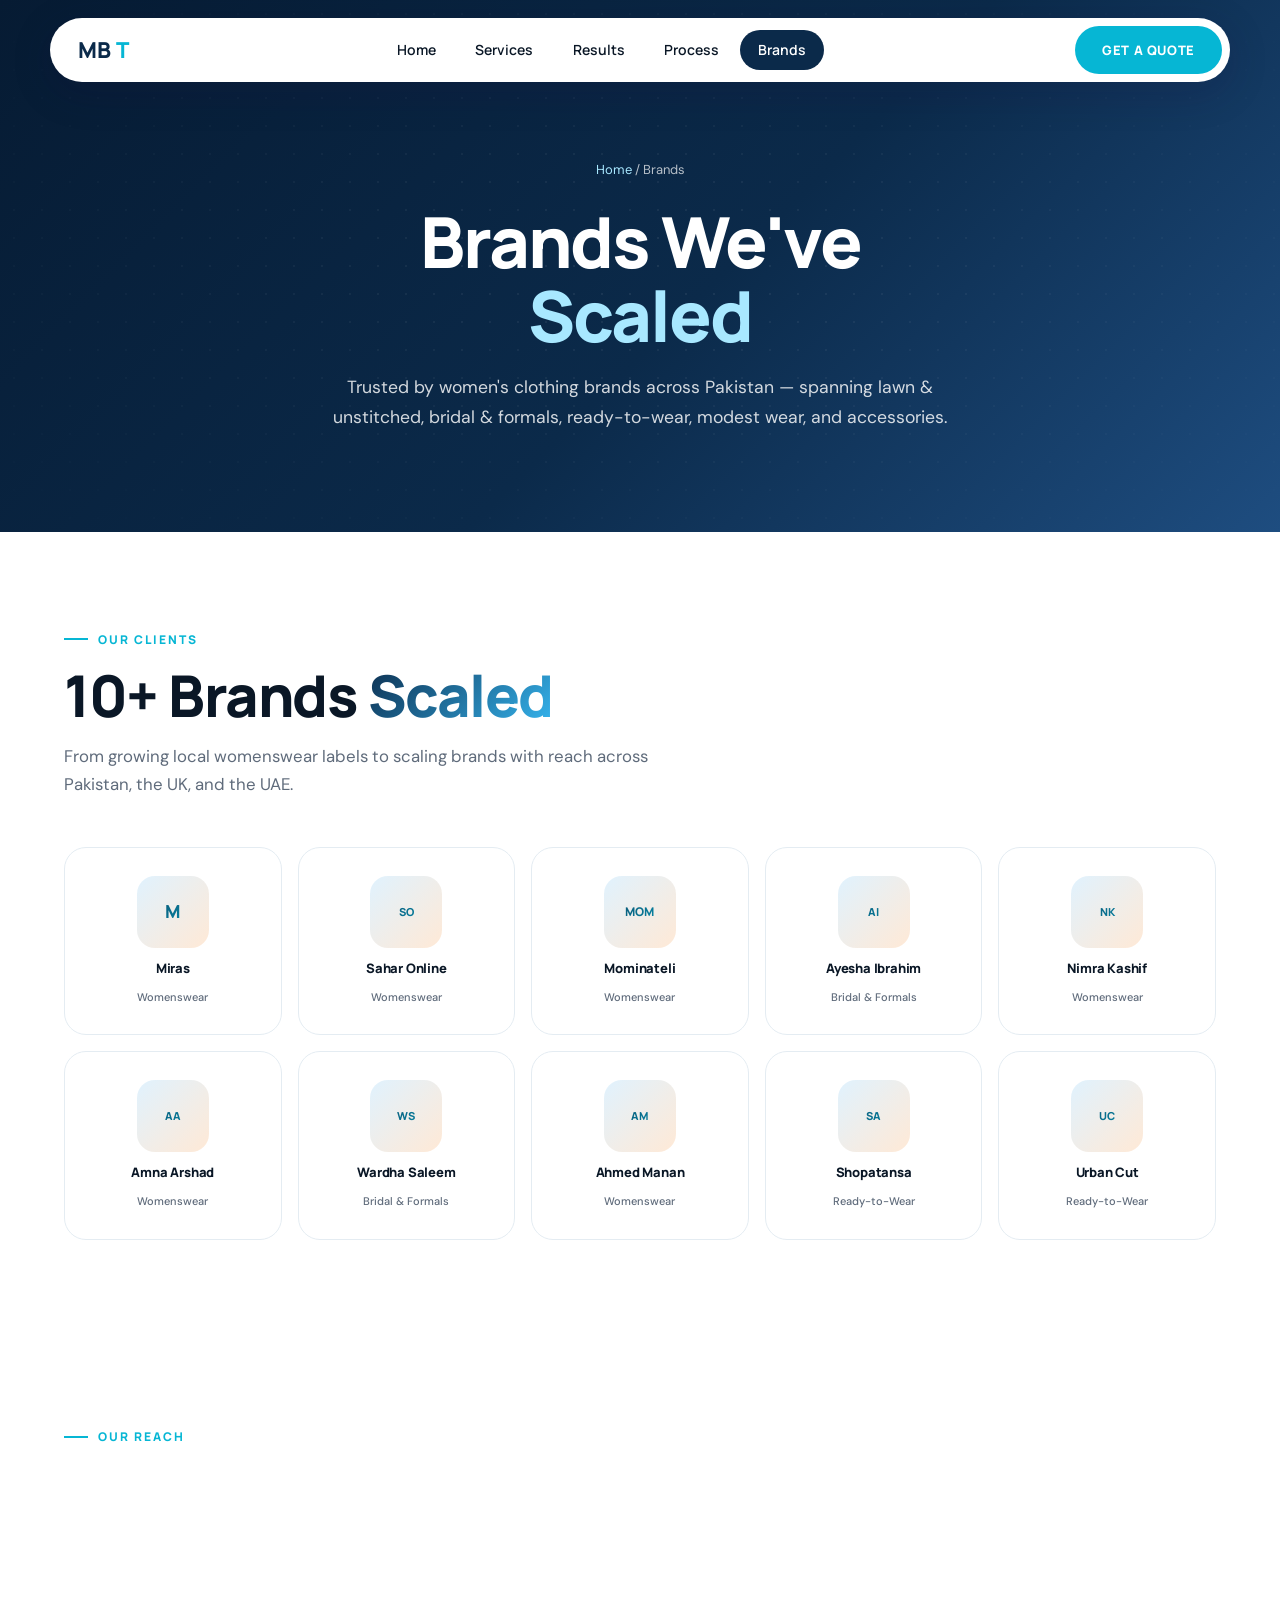
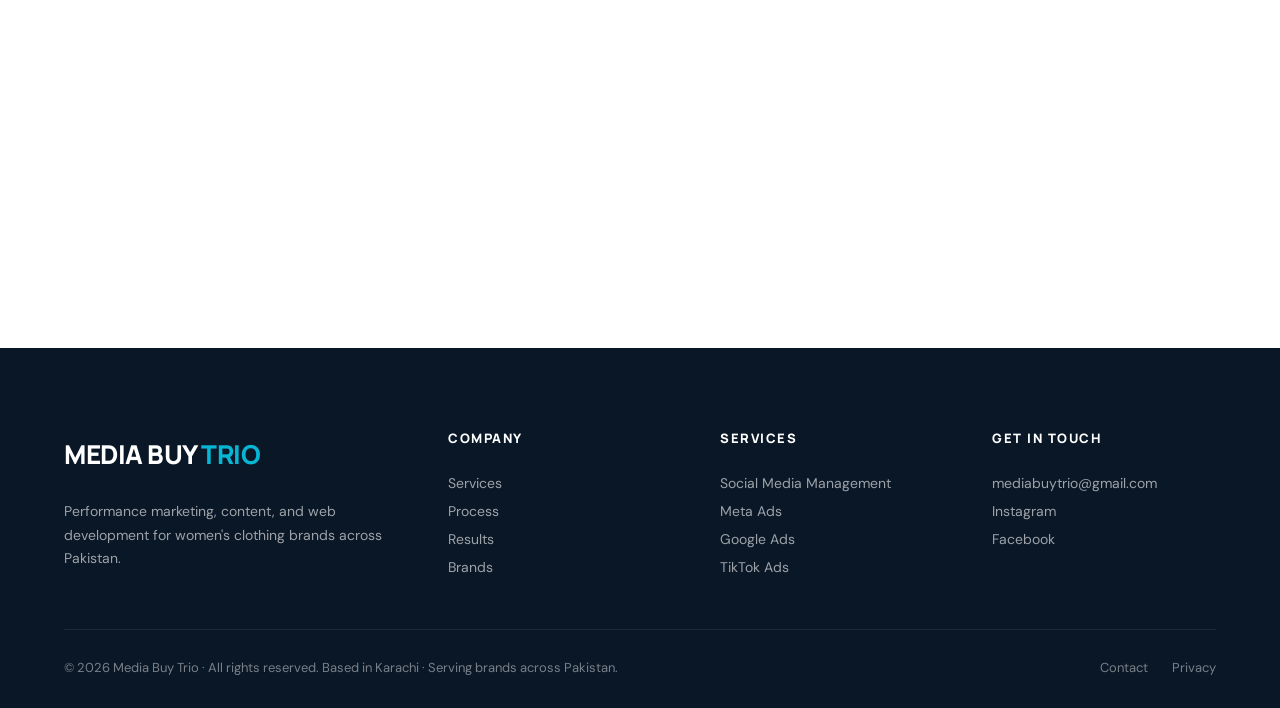
==== commit 0316b576: "Add files via upload" ====
--- a/brands.html
+++ b/brands.html
@@ -4,7 +4,7 @@
 <meta charset="utf-8">
 <meta name="viewport" content="width=device-width,initial-scale=1">
 <title>Brands | Media Buy Trio</title>
-<meta name="description" content="Trusted by 50+ eCommerce brands across NA, EMEA, and Asia.">
+<meta name="description" content="Trusted by 10+ women's clothing brands across Pakistan, the UK, and the UAE.">
 <link rel="preconnect" href="https://fonts.googleapis.com">
 <link rel="preconnect" href="https://fonts.gstatic.com" crossorigin>
 <link rel="stylesheet" href="https://fonts.googleapis.com/css2?family=Manrope:wght@400;500;600;700;800&family=DM+Sans:wght@300;400;500;600;700&display=swap">
@@ -16,255 +16,32 @@
   <div class="nav-inner">
     <a href="index.html" class="nav-logo">MB<span class="logo-accent">T</span></a>
     <ul class="nav-links"><li><a href="index.html">Home</a></li><li><a href="services.html">Services</a></li><li><a href="results.html">Results</a></li><li><a href="process.html">Process</a></li><li><a href="brands.html" class="active">Brands</a></li></ul>
-    <a href="quote.html" class="nav-cta">Book a Free Call Strategy</a>
+    <a href="quote.html" class="nav-cta">Get a Quote</a>
     <button class="nav-hamburger" aria-label="Menu"><span></span><span></span><span></span></button>
   </div>
 </nav>
-<div class="mobile-menu"><a href="index.html">Home</a><a href="services.html">Services</a><a href="results.html">Results</a><a href="process.html">Process</a><a href="brands.html">Brands</a><a href="quote.html" class="mob-cta">Book a Free Call Strategy</a></div>
+<div class="mobile-menu"><a href="index.html">Home</a><a href="services.html">Services</a><a href="results.html">Results</a><a href="process.html">Process</a><a href="brands.html">Brands</a><a href="quote.html" class="mob-cta">Get a Quote</a></div>
 <div class="page-body">
 
 <div class="page-hero"><div class="page-hero-glow"></div><div class="page-hero-inner">
   <div class="page-breadcrumb"><a href="index.html">Home</a> / Brands</div>
   <h1 class="page-title fade-up">Brands We've<br><span class="accent">Scaled</span></h1>
-  <p class="page-desc fade-up">Trusted by eCommerce brands, service businesses, and global companies across North America, EMEA, and Asia — spanning fashion, beauty, furniture, footwear, and more.</p>
+  <p class="page-desc fade-up">Trusted by women's clothing brands across Pakistan — spanning lawn & unstitched, bridal & formals, ready-to-wear, modest wear, and accessories.</p>
 </div></div>
-<div class="marquee"><div class="marquee-inner"><span class="marquee-item"><span class="">Meta Ads</span><span class="sep">✦</span></span><span class="marquee-item"><span class="outline">Google Ads</span><span class="sep">✦</span></span><span class="marquee-item"><span class="">TikTok Ads</span><span class="sep">✦</span></span><span class="marquee-item"><span class="outline">Email Marketing</span><span class="sep">✦</span></span><span class="marquee-item"><span class="">Snapchat Ads</span><span class="sep">✦</span></span><span class="marquee-item"><span class="outline">Pinterest Ads</span><span class="sep">✦</span></span><span class="marquee-item"><span class="">ROAS Optimization</span><span class="sep">✦</span></span><span class="marquee-item"><span class="">Meta Ads</span><span class="sep">✦</span></span><span class="marquee-item"><span class="outline">Google Ads</span><span class="sep">✦</span></span><span class="marquee-item"><span class="">TikTok Ads</span><span class="sep">✦</span></span><span class="marquee-item"><span class="outline">Email Marketing</span><span class="sep">✦</span></span><span class="marquee-item"><span class="">Snapchat Ads</span><span class="sep">✦</span></span><span class="marquee-item"><span class="outline">Pinterest Ads</span><span class="sep">✦</span></span><span class="marquee-item"><span class="">ROAS Optimization</span><span class="sep">✦</span></span></div></div>
-<div class="marquee brands-marquee"><div class="marquee-inner"><span class="marquee-item"><span class="">IVAR</span><span class="sep">✦</span></span><span class="marquee-item"><span class="outline">RUSSET</span><span class="sep">✦</span></span><span class="marquee-item"><span class="">Mithra and Co.</span><span class="sep">✦</span></span><span class="marquee-item"><span class="outline">Shaad Fabrics</span><span class="sep">✦</span></span><span class="marquee-item"><span class="">Henschel Hats</span><span class="sep">✦</span></span><span class="marquee-item"><span class="outline">ids fashion for feet</span><span class="sep">✦</span></span><span class="marquee-item"><span class="">The Vintage Clothing</span><span class="sep">✦</span></span><span class="marquee-item"><span class="outline">O.TWO.O</span><span class="sep">✦</span></span><span class="marquee-item"><span class="">Holidays Maker</span><span class="sep">✦</span></span><span class="marquee-item"><span class="outline">Black Ink Studio</span><span class="sep">✦</span></span><span class="marquee-item"><span class="">Miraas</span><span class="sep">✦</span></span><span class="marquee-item"><span class="outline">CAXY</span><span class="sep">✦</span></span><span class="marquee-item"><span class="">Zeenat Jahaan</span><span class="sep">✦</span></span><span class="marquee-item"><span class="outline">Silk N Love</span><span class="sep">✦</span></span><span class="marquee-item"><span class="">Olympic Shoes</span><span class="sep">✦</span></span><span class="marquee-item"><span class="outline">Miras</span><span class="sep">✦</span></span><span class="marquee-item"><span class="">Sahar Online</span><span class="sep">✦</span></span><span class="marquee-item"><span class="outline">Mominateli</span><span class="sep">✦</span></span><span class="marquee-item"><span class="">Ayesha Ibrahim</span><span class="sep">✦</span></span><span class="marquee-item"><span class="outline">Nimra Kashif</span><span class="sep">✦</span></span><span class="marquee-item"><span class="">Amna Arshad</span><span class="sep">✦</span></span><span class="marquee-item"><span class="outline">Wardha Saleem</span><span class="sep">✦</span></span><span class="marquee-item"><span class="">Ahmed Manan</span><span class="sep">✦</span></span><span class="marquee-item"><span class="outline">Shopatansa</span><span class="sep">✦</span></span><span class="marquee-item"><span class="">Urban Cut</span><span class="sep">✦</span></span><span class="marquee-item"><span class="">IVAR</span><span class="sep">✦</span></span><span class="marquee-item"><span class="outline">RUSSET</span><span class="sep">✦</span></span><span class="marquee-item"><span class="">Mithra and Co.</span><span class="sep">✦</span></span><span class="marquee-item"><span class="outline">Shaad Fabrics</span><span class="sep">✦</span></span><span class="marquee-item"><span class="">Henschel Hats</span><span class="sep">✦</span></span><span class="marquee-item"><span class="outline">ids fashion for feet</span><span class="sep">✦</span></span><span class="marquee-item"><span class="">The Vintage Clothing</span><span class="sep">✦</span></span><span class="marquee-item"><span class="outline">O.TWO.O</span><span class="sep">✦</span></span><span class="marquee-item"><span class="">Holidays Maker</span><span class="sep">✦</span></span><span class="marquee-item"><span class="outline">Black Ink Studio</span><span class="sep">✦</span></span><span class="marquee-item"><span class="">Miraas</span><span class="sep">✦</span></span><span class="marquee-item"><span class="outline">CAXY</span><span class="sep">✦</span></span><span class="marquee-item"><span class="">Zeenat Jahaan</span><span class="sep">✦</span></span><span class="marquee-item"><span class="outline">Silk N Love</span><span class="sep">✦</span></span><span class="marquee-item"><span class="">Olympic Shoes</span><span class="sep">✦</span></span><span class="marquee-item"><span class="outline">Miras</span><span class="sep">✦</span></span><span class="marquee-item"><span class="">Sahar Online</span><span class="sep">✦</span></span><span class="marquee-item"><span class="outline">Mominateli</span><span class="sep">✦</span></span><span class="marquee-item"><span class="">Ayesha Ibrahim</span><span class="sep">✦</span></span><span class="marquee-item"><span class="outline">Nimra Kashif</span><span class="sep">✦</span></span><span class="marquee-item"><span class="">Amna Arshad</span><span class="sep">✦</span></span><span class="marquee-item"><span class="outline">Wardha Saleem</span><span class="sep">✦</span></span><span class="marquee-item"><span class="">Ahmed Manan</span><span class="sep">✦</span></span><span class="marquee-item"><span class="outline">Shopatansa</span><span class="sep">✦</span></span><span class="marquee-item"><span class="">Urban Cut</span><span class="sep">✦</span></span></div></div>
-
-
-<!-- Updated Brands Section -->
-<section class="section">
-  <div class="section-inner">
-
-    <span class="section-tag fade-up">Our Clients</span>
-
-    <h2 class="section-title fade-up">
-      25+ Brands <span class="accent">Scaled</span>
-    </h2>
-
-    <p class="section-sub fade-up">
-      From growing local eCommerce stores to scaling global brands across multiple markets.
-    </p>
-
-    <div class="brands-grid">
-
-      <div class="brand-card fade-up">
-        <div class="brand-logo-box">
-          <div class="brand-logo-placeholder">IV</div>
-        </div>
-        <div class="brand-name">IVAR</div>
-        <div class="brand-category">Fashion</div>
-      </div>
-
-      <div class="brand-card fade-up">
-        <div class="brand-logo-box">
-          <div class="brand-logo-placeholder" style="font-size:13px">RUS</div>
-        </div>
-        <div class="brand-name">RUSSET</div>
-        <div class="brand-category">Apparel</div>
-      </div>
-
-      <div class="brand-card fade-up">
-        <div class="brand-logo-box">
-          <div class="brand-logo-placeholder" style="font-size:11px">M&C</div>
-        </div>
-        <div class="brand-name">Mithra and Co.</div>
-        <div class="brand-category">Fashion</div>
-      </div>
-
-      <div class="brand-card fade-up">
-        <div class="brand-logo-box">
-          <div class="brand-logo-placeholder" style="font-size:11px">SF</div>
-        </div>
-        <div class="brand-name">Shaad Fabrics</div>
-        <div class="brand-category">Textiles</div>
-      </div>
-
-      <div class="brand-card fade-up">
-        <div class="brand-logo-box">
-          <div class="brand-logo-placeholder" style="font-size:11px">HH</div>
-        </div>
-        <div class="brand-name">Henschel Hats</div>
-        <div class="brand-category">Apparel · USA</div>
-      </div>
-
-      <div class="brand-card fade-up">
-        <div class="brand-logo-box">
-          <div class="brand-logo-placeholder" style="font-size:12px">IDS</div>
-        </div>
-        <div class="brand-name">ids fashion for feet</div>
-        <div class="brand-category">Footwear</div>
-      </div>
-
-      <div class="brand-card fade-up">
-        <div class="brand-logo-box">
-          <div class="brand-logo-placeholder" style="font-size:11px">VTG</div>
-        </div>
-        <div class="brand-name">The Vintage Clothing</div>
-        <div class="brand-category">Fashion</div>
-      </div>
-
-      <div class="brand-card fade-up">
-        <div class="brand-logo-box">
-          <div class="brand-logo-placeholder" style="font-size:11px">OTO</div>
-        </div>
-        <div class="brand-name">O.TWO.O</div>
-        <div class="brand-category">Beauty</div>
-      </div>
-
-      <div class="brand-card fade-up">
-        <div class="brand-logo-box">
-          <div class="brand-logo-placeholder" style="font-size:11px">HM</div>
-        </div>
-        <div class="brand-name">Holidays Maker</div>
-        <div class="brand-category">Travel</div>
-      </div>
-
-      <div class="brand-card fade-up">
-        <div class="brand-logo-box">
-          <div class="brand-logo-placeholder" style="font-size:11px">BIS</div>
-        </div>
-        <div class="brand-name">Black Ink Studio</div>
-        <div class="brand-category">Creative</div>
-      </div>
-
-      <div class="brand-card fade-up">
-        <div class="brand-logo-box">
-          <div class="brand-logo-placeholder" style="font-size:11px">مر</div>
-        </div>
-        <div class="brand-name">Miraas</div>
-        <div class="brand-category">Fashion</div>
-      </div>
-
-      <div class="brand-card fade-up">
-        <div class="brand-logo-box">
-          <div class="brand-logo-placeholder" style="font-size:13px">CAX</div>
-        </div>
-        <div class="brand-name">CAXY</div>
-        <div class="brand-category">eCommerce</div>
-      </div>
-
-      <div class="brand-card fade-up">
-        <div class="brand-logo-box">
-          <div class="brand-logo-placeholder" style="font-size:11px">ZJ</div>
-        </div>
-        <div class="brand-name">Zeenat Jahaan</div>
-        <div class="brand-category">Fashion</div>
-      </div>
-
-      <div class="brand-card fade-up">
-        <div class="brand-logo-box">
-          <div class="brand-logo-placeholder" style="font-size:11px">SNL</div>
-        </div>
-        <div class="brand-name">Silk N Love</div>
-        <div class="brand-category">Fashion</div>
-      </div>
-
-      <div class="brand-card fade-up">
-        <div class="brand-logo-box">
-          <div class="brand-logo-placeholder" style="font-size:10px">OS</div>
-        </div>
-        <div class="brand-name">Olympic Shoes</div>
-        <div class="brand-category">Footwear</div>
-      </div>
-
-
-      <!-- NEW FASHION BRANDS -->
-
-      <div class="brand-card fade-up">
-        <div class="brand-logo-box">
-          <div class="brand-logo-placeholder" style="font-size:11px">MIR</div>
-        </div>
-        <div class="brand-name">Miras</div>
-        <div class="brand-category">Fashion</div>
-      </div>
-
-      <div class="brand-card fade-up">
-        <div class="brand-logo-box">
-          <div class="brand-logo-placeholder" style="font-size:11px">SO</div>
-        </div>
-        <div class="brand-name">Sahar Online</div>
-        <div class="brand-category">Fashion</div>
-      </div>
-
-      <div class="brand-card fade-up">
-        <div class="brand-logo-box">
-          <div class="brand-logo-placeholder" style="font-size:10px">MT</div>
-        </div>
-        <div class="brand-name">Mominateli</div>
-        <div class="brand-category">Fashion</div>
-      </div>
-
-      <div class="brand-card fade-up">
-        <div class="brand-logo-box">
-          <div class="brand-logo-placeholder" style="font-size:10px">AI</div>
-        </div>
-        <div class="brand-name">Ayesha Ibrahim</div>
-        <div class="brand-category">Fashion</div>
-      </div>
-
-      <div class="brand-card fade-up">
-        <div class="brand-logo-box">
-          <div class="brand-logo-placeholder" style="font-size:10px">NK</div>
-        </div>
-        <div class="brand-name">Nimra Kashif</div>
-        <div class="brand-category">Fashion</div>
-      </div>
-
-      <div class="brand-card fade-up">
-        <div class="brand-logo-box">
-          <div class="brand-logo-placeholder" style="font-size:10px">AA</div>
-        </div>
-        <div class="brand-name">Amna Arshad</div>
-        <div class="brand-category">Fashion</div>
-      </div>
-
-      <div class="brand-card fade-up">
-        <div class="brand-logo-box">
-          <div class="brand-logo-placeholder" style="font-size:10px">WS</div>
-        </div>
-        <div class="brand-name">Wardha Saleem</div>
-        <div class="brand-category">Fashion</div>
-      </div>
-
-      <div class="brand-card fade-up">
-        <div class="brand-logo-box">
-          <div class="brand-logo-placeholder" style="font-size:10px">AM</div>
-        </div>
-        <div class="brand-name">Ahmed Manan</div>
-        <div class="brand-category">Fashion</div>
-      </div>
-
-      <div class="brand-card fade-up">
-        <div class="brand-logo-box">
-          <div class="brand-logo-placeholder" style="font-size:10px">SA</div>
-        </div>
-        <div class="brand-name">Shopatansa</div>
-        <div class="brand-category">Fashion</div>
-      </div>
-
-      <div class="brand-card fade-up">
-        <div class="brand-logo-box">
-          <div class="brand-logo-placeholder" style="font-size:10px">UC</div>
-        </div>
-        <div class="brand-name">Urban Cut</div>
-        <div class="brand-category">Fashion</div>
-      </div>
-
-    </div>
-  </div>
-</section>
-
-
-
+<section class="section"><div class="section-inner">
+  <span class="section-tag fade-up">Our Clients</span>
+  <h2 class="section-title fade-up">10+ Brands <span class="accent">Scaled</span></h2>
+  <p class="section-sub fade-up">From growing local womenswear labels to scaling brands with reach across Pakistan, the UK, and the UAE.</p>
+  <div class="brands-grid"><div class="brand-card fade-up"><div class="brand-logo-box"><div class="brand-logo-placeholder">M</div></div><div class="brand-name">Miras</div><div class="brand-category">Womenswear</div></div><div class="brand-card fade-up"><div class="brand-logo-box"><div class="brand-logo-placeholder" style="font-size:11px">SO</div></div><div class="brand-name">Sahar Online</div><div class="brand-category">Womenswear</div></div><div class="brand-card fade-up"><div class="brand-logo-box"><div class="brand-logo-placeholder" style="font-size:12px">MOM</div></div><div class="brand-name">Mominateli</div><div class="brand-category">Womenswear</div></div><div class="brand-card fade-up"><div class="brand-logo-box"><div class="brand-logo-placeholder" style="font-size:11px">AI</div></div><div class="brand-name">Ayesha Ibrahim</div><div class="brand-category">Bridal & Formals</div></div><div class="brand-card fade-up"><div class="brand-logo-box"><div class="brand-logo-placeholder" style="font-size:11px">NK</div></div><div class="brand-name">Nimra Kashif</div><div class="brand-category">Womenswear</div></div><div class="brand-card fade-up"><div class="brand-logo-box"><div class="brand-logo-placeholder" style="font-size:11px">AA</div></div><div class="brand-name">Amna Arshad</div><div class="brand-category">Womenswear</div></div><div class="brand-card fade-up"><div class="brand-logo-box"><div class="brand-logo-placeholder" style="font-size:11px">WS</div></div><div class="brand-name">Wardha Saleem</div><div class="brand-category">Bridal & Formals</div></div><div class="brand-card fade-up"><div class="brand-logo-box"><div class="brand-logo-placeholder" style="font-size:11px">AM</div></div><div class="brand-name">Ahmed Manan</div><div class="brand-category">Womenswear</div></div><div class="brand-card fade-up"><div class="brand-logo-box"><div class="brand-logo-placeholder" style="font-size:11px">SA</div></div><div class="brand-name">Shopatansa</div><div class="brand-category">Ready-to-Wear</div></div><div class="brand-card fade-up"><div class="brand-logo-box"><div class="brand-logo-placeholder" style="font-size:11px">UC</div></div><div class="brand-name">Urban Cut</div><div class="brand-category">Ready-to-Wear</div></div></div>
+</div></section>
 <section class="section" style="background:var(--bg3)"><div class="section-inner">
   <span class="section-tag fade-up">Our Reach</span>
-  <h2 class="section-title fade-up">Operating <span class="accent">Globally</span></h2>
-  <p class="section-sub fade-up">Clients across three major regions with market-specific strategies for each.</p>
+  <h2 class="section-title fade-up">100% Focused On <span class="accent">Fashion</span></h2>
+  <p class="section-sub fade-up">Clients across three markets, all in womenswear — nothing else.</p>
   <div class="regions fade-up">
-    <div class="region-card"><div class="region-flag">🌎</div><div class="region-title">North America</div><div class="region-desc">USA &amp; Canada — English-language campaigns with USD budgets. Shopify, Meta, Google, TikTok focus.</div></div>
-    <div class="region-card"><div class="region-flag">🌍</div><div class="region-title">EMEA &amp; South Asia</div><div class="region-desc">Pakistan, Middle East, and European markets. Multi-currency, multi-language campaign management.</div></div>
-    <div class="region-card"><div class="region-flag">🌏</div><div class="region-title">Asia Pacific</div><div class="region-desc">Emerging market growth strategies. Platform-specific expertise for high-growth Southeast Asian markets.</div></div>
+    <div class="region-card"><div class="region-flag">🇵🇰</div><div class="region-title">Pakistan</div><div class="region-desc">Our home market — lawn season, Eid, wedding season, and back-to-school calendars built around local buying habits.</div></div>
+    <div class="region-card"><div class="region-flag">🇬🇧</div><div class="region-title">United Kingdom</div><div class="region-desc">Pakistani womenswear brands reaching the diaspora market across the UK.</div></div>
+    <div class="region-card"><div class="region-flag">🇦🇪</div><div class="region-title">United Arab Emirates</div><div class="region-desc">Bridal and formalwear demand from the UAE's South Asian community.</div></div>
   </div>
 </div></section>
 
@@ -273,13 +50,13 @@
   <div class="footer-inner">
     <div class="footer-col footer-brand">
       <a href="index.html" class="nav-logo">MEDIA BUY <span class="logo-accent">TRIO</span></a>
-      <p>Performance marketing that moves the needle. We buy media. You get results — across Meta, Google, TikTok, Snapchat, Pinterest and email.</p>
+      <p>Performance marketing, content, and web development for women's clothing brands across Pakistan.</p>
     </div>
     <div class="footer-col"><h4>Company</h4>
       <a href="services.html">Services</a><a href="process.html">Process</a><a href="results.html">Results</a><a href="brands.html">Brands</a>
     </div>
     <div class="footer-col"><h4>Services</h4>
-      <a href="quote.html">Meta Ads</a><a href="quote.html">Google Ads</a><a href="quote.html">TikTok Ads</a><a href="quote.html">Email Marketing</a>
+      <a href="quote.html">Social Media Management</a><a href="quote.html">Meta Ads</a><a href="quote.html">Google Ads</a><a href="quote.html">TikTok Ads</a>
     </div>
     <div class="footer-col"><h4>Get in Touch</h4>
       <a href="mailto:mediabuytrio@gmail.com">mediabuytrio@gmail.com</a>
@@ -288,10 +65,10 @@
     </div>
   </div>
   <div class="footer-bottom">
-    <div class="footer-copy">© 2025 Media Buy Trio · All rights reserved.</div>
+    <div class="footer-copy">© 2026 Media Buy Trio · All rights reserved. Based in Karachi · Serving brands across Pakistan.</div>
     <div class="footer-bottom-links"><a href="quote.html">Contact</a><a href="#">Privacy</a></div>
   </div>
 </footer>
 <script src="script.js"></script>
 </body>
-</html>
+</html>
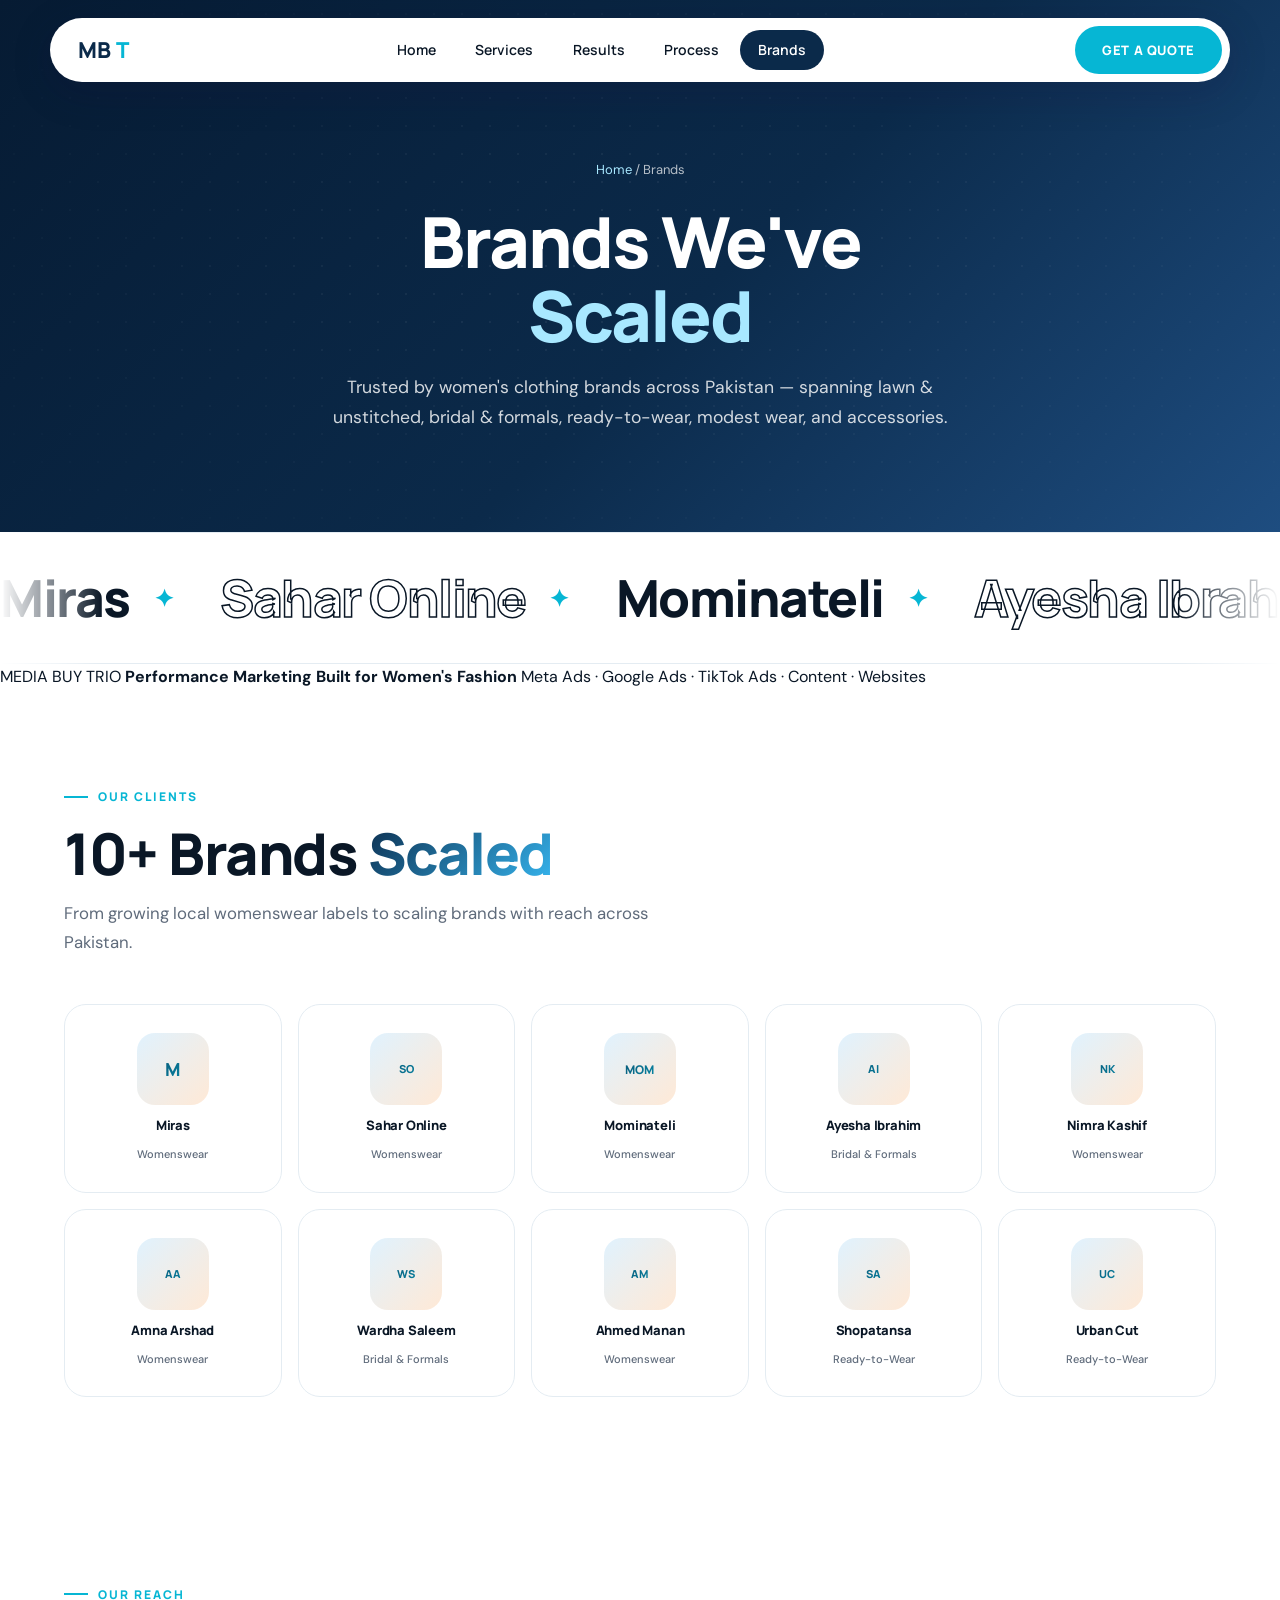
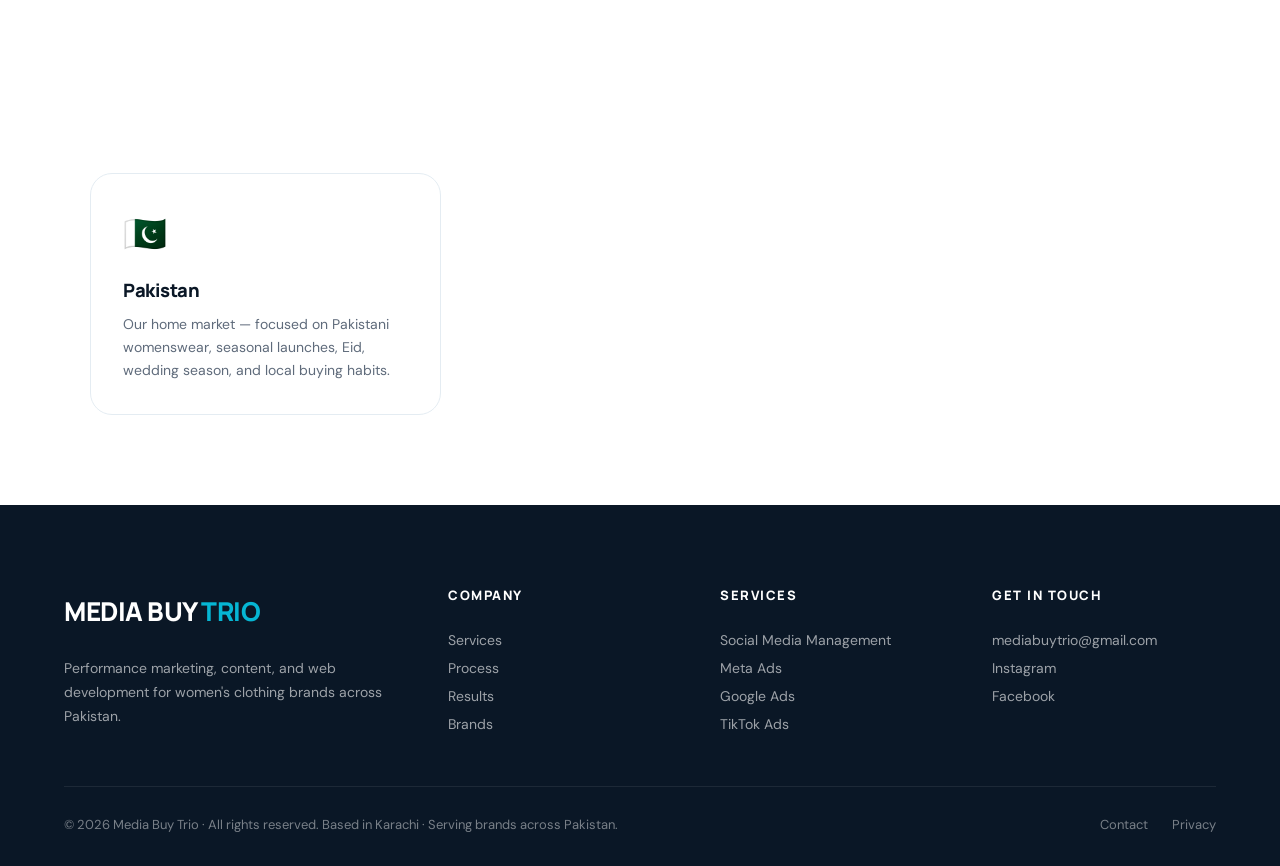
==== commit fb4cc39c: "Update brands.html" ====
--- a/brands.html
+++ b/brands.html
@@ -4,7 +4,7 @@
 <meta charset="utf-8">
 <meta name="viewport" content="width=device-width,initial-scale=1">
 <title>Brands | Media Buy Trio</title>
-<meta name="description" content="Trusted by 10+ women's clothing brands across Pakistan, the UK, and the UAE.">
+<meta name="description" content="Trusted by 10+ women's clothing brands across Pakistan.">
 <link rel="preconnect" href="https://fonts.googleapis.com">
 <link rel="preconnect" href="https://fonts.gstatic.com" crossorigin>
 <link rel="stylesheet" href="https://fonts.googleapis.com/css2?family=Manrope:wght@400;500;600;700;800&family=DM+Sans:wght@300;400;500;600;700&display=swap">
@@ -28,20 +28,27 @@
   <h1 class="page-title fade-up">Brands We've<br><span class="accent">Scaled</span></h1>
   <p class="page-desc fade-up">Trusted by women's clothing brands across Pakistan — spanning lawn & unstitched, bridal & formals, ready-to-wear, modest wear, and accessories.</p>
 </div></div>
+<div class="marquee"><div class="marquee-inner"><span class="marquee-item"><span class="">Miras</span><span class="sep">✦</span></span><span class="marquee-item"><span class="outline">Sahar Online</span><span class="sep">✦</span></span><span class="marquee-item"><span class="">Mominateli</span><span class="sep">✦</span></span><span class="marquee-item"><span class="outline">Ayesha Ibrahim</span><span class="sep">✦</span></span><span class="marquee-item"><span class="">Nimra Kashif</span><span class="sep">✦</span></span><span class="marquee-item"><span class="outline">Amna Arshad</span><span class="sep">✦</span></span><span class="marquee-item"><span class="">Wardha Saleem</span><span class="sep">✦</span></span><span class="marquee-item"><span class="outline">Ahmed Manan</span><span class="sep">✦</span></span><span class="marquee-item"><span class="">Shopatansa</span><span class="sep">✦</span></span><span class="marquee-item"><span class="outline">Urban Cut</span><span class="sep">✦</span></span><span class="marquee-item"><span class="">Miras</span><span class="sep">✦</span></span><span class="marquee-item"><span class="outline">Sahar Online</span><span class="sep">✦</span></span><span class="marquee-item"><span class="">Mominateli</span><span class="sep">✦</span></span><span class="marquee-item"><span class="outline">Ayesha Ibrahim</span><span class="sep">✦</span></span></div></div>
+
+<section class="mbt-ran-banner" aria-label="Media Buy Trio banner">
+  <div class="mbt-ran-banner-inner">
+    <span class="mbt-ran-banner-label">MEDIA BUY TRIO</span>
+    <strong>Performance Marketing Built for Women's Fashion</strong>
+    <span class="mbt-ran-banner-text">Meta Ads · Google Ads · TikTok Ads · Content · Websites</span>
+  </div>
+</section>
 <section class="section"><div class="section-inner">
   <span class="section-tag fade-up">Our Clients</span>
   <h2 class="section-title fade-up">10+ Brands <span class="accent">Scaled</span></h2>
-  <p class="section-sub fade-up">From growing local womenswear labels to scaling brands with reach across Pakistan, the UK, and the UAE.</p>
+  <p class="section-sub fade-up">From growing local womenswear labels to scaling brands with reach across Pakistan.</p>
   <div class="brands-grid"><div class="brand-card fade-up"><div class="brand-logo-box"><div class="brand-logo-placeholder">M</div></div><div class="brand-name">Miras</div><div class="brand-category">Womenswear</div></div><div class="brand-card fade-up"><div class="brand-logo-box"><div class="brand-logo-placeholder" style="font-size:11px">SO</div></div><div class="brand-name">Sahar Online</div><div class="brand-category">Womenswear</div></div><div class="brand-card fade-up"><div class="brand-logo-box"><div class="brand-logo-placeholder" style="font-size:12px">MOM</div></div><div class="brand-name">Mominateli</div><div class="brand-category">Womenswear</div></div><div class="brand-card fade-up"><div class="brand-logo-box"><div class="brand-logo-placeholder" style="font-size:11px">AI</div></div><div class="brand-name">Ayesha Ibrahim</div><div class="brand-category">Bridal & Formals</div></div><div class="brand-card fade-up"><div class="brand-logo-box"><div class="brand-logo-placeholder" style="font-size:11px">NK</div></div><div class="brand-name">Nimra Kashif</div><div class="brand-category">Womenswear</div></div><div class="brand-card fade-up"><div class="brand-logo-box"><div class="brand-logo-placeholder" style="font-size:11px">AA</div></div><div class="brand-name">Amna Arshad</div><div class="brand-category">Womenswear</div></div><div class="brand-card fade-up"><div class="brand-logo-box"><div class="brand-logo-placeholder" style="font-size:11px">WS</div></div><div class="brand-name">Wardha Saleem</div><div class="brand-category">Bridal & Formals</div></div><div class="brand-card fade-up"><div class="brand-logo-box"><div class="brand-logo-placeholder" style="font-size:11px">AM</div></div><div class="brand-name">Ahmed Manan</div><div class="brand-category">Womenswear</div></div><div class="brand-card fade-up"><div class="brand-logo-box"><div class="brand-logo-placeholder" style="font-size:11px">SA</div></div><div class="brand-name">Shopatansa</div><div class="brand-category">Ready-to-Wear</div></div><div class="brand-card fade-up"><div class="brand-logo-box"><div class="brand-logo-placeholder" style="font-size:11px">UC</div></div><div class="brand-name">Urban Cut</div><div class="brand-category">Ready-to-Wear</div></div></div>
 </div></section>
 <section class="section" style="background:var(--bg3)"><div class="section-inner">
   <span class="section-tag fade-up">Our Reach</span>
   <h2 class="section-title fade-up">100% Focused On <span class="accent">Fashion</span></h2>
-  <p class="section-sub fade-up">Clients across three markets, all in womenswear — nothing else.</p>
+  <p class="section-sub fade-up">Clients across one market, all in womenswear — nothing else.</p>
   <div class="regions fade-up">
-    <div class="region-card"><div class="region-flag">🇵🇰</div><div class="region-title">Pakistan</div><div class="region-desc">Our home market — lawn season, Eid, wedding season, and back-to-school calendars built around local buying habits.</div></div>
-    <div class="region-card"><div class="region-flag">🇬🇧</div><div class="region-title">United Kingdom</div><div class="region-desc">Pakistani womenswear brands reaching the diaspora market across the UK.</div></div>
-    <div class="region-card"><div class="region-flag">🇦🇪</div><div class="region-title">United Arab Emirates</div><div class="region-desc">Bridal and formalwear demand from the UAE's South Asian community.</div></div>
+    <div class="region-card"><div class="region-flag">🇵🇰</div><div class="region-title">Pakistan</div><div class="region-desc">Our home market — focused on Pakistani womenswear, seasonal launches, Eid, wedding season, and local buying habits.</div></div>
   </div>
 </div></section>
 
@@ -61,7 +68,7 @@
     <div class="footer-col"><h4>Get in Touch</h4>
       <a href="mailto:mediabuytrio@gmail.com">mediabuytrio@gmail.com</a>
       <a href="https://www.instagram.com/mediabuytrio_" target="_blank" rel="noreferrer">Instagram</a>
-      <a href="https://facebook.com/mediabuytrio" target="_blank" rel="noreferrer">Facebook</a>
+      <a href="https://www.facebook.com/profile.php?id=61581174561886" target="_blank" rel="noreferrer">Facebook</a>
     </div>
   </div>
   <div class="footer-bottom">
@@ -71,4 +78,4 @@
 </footer>
 <script src="script.js"></script>
 </body>
-</html>+</html>
